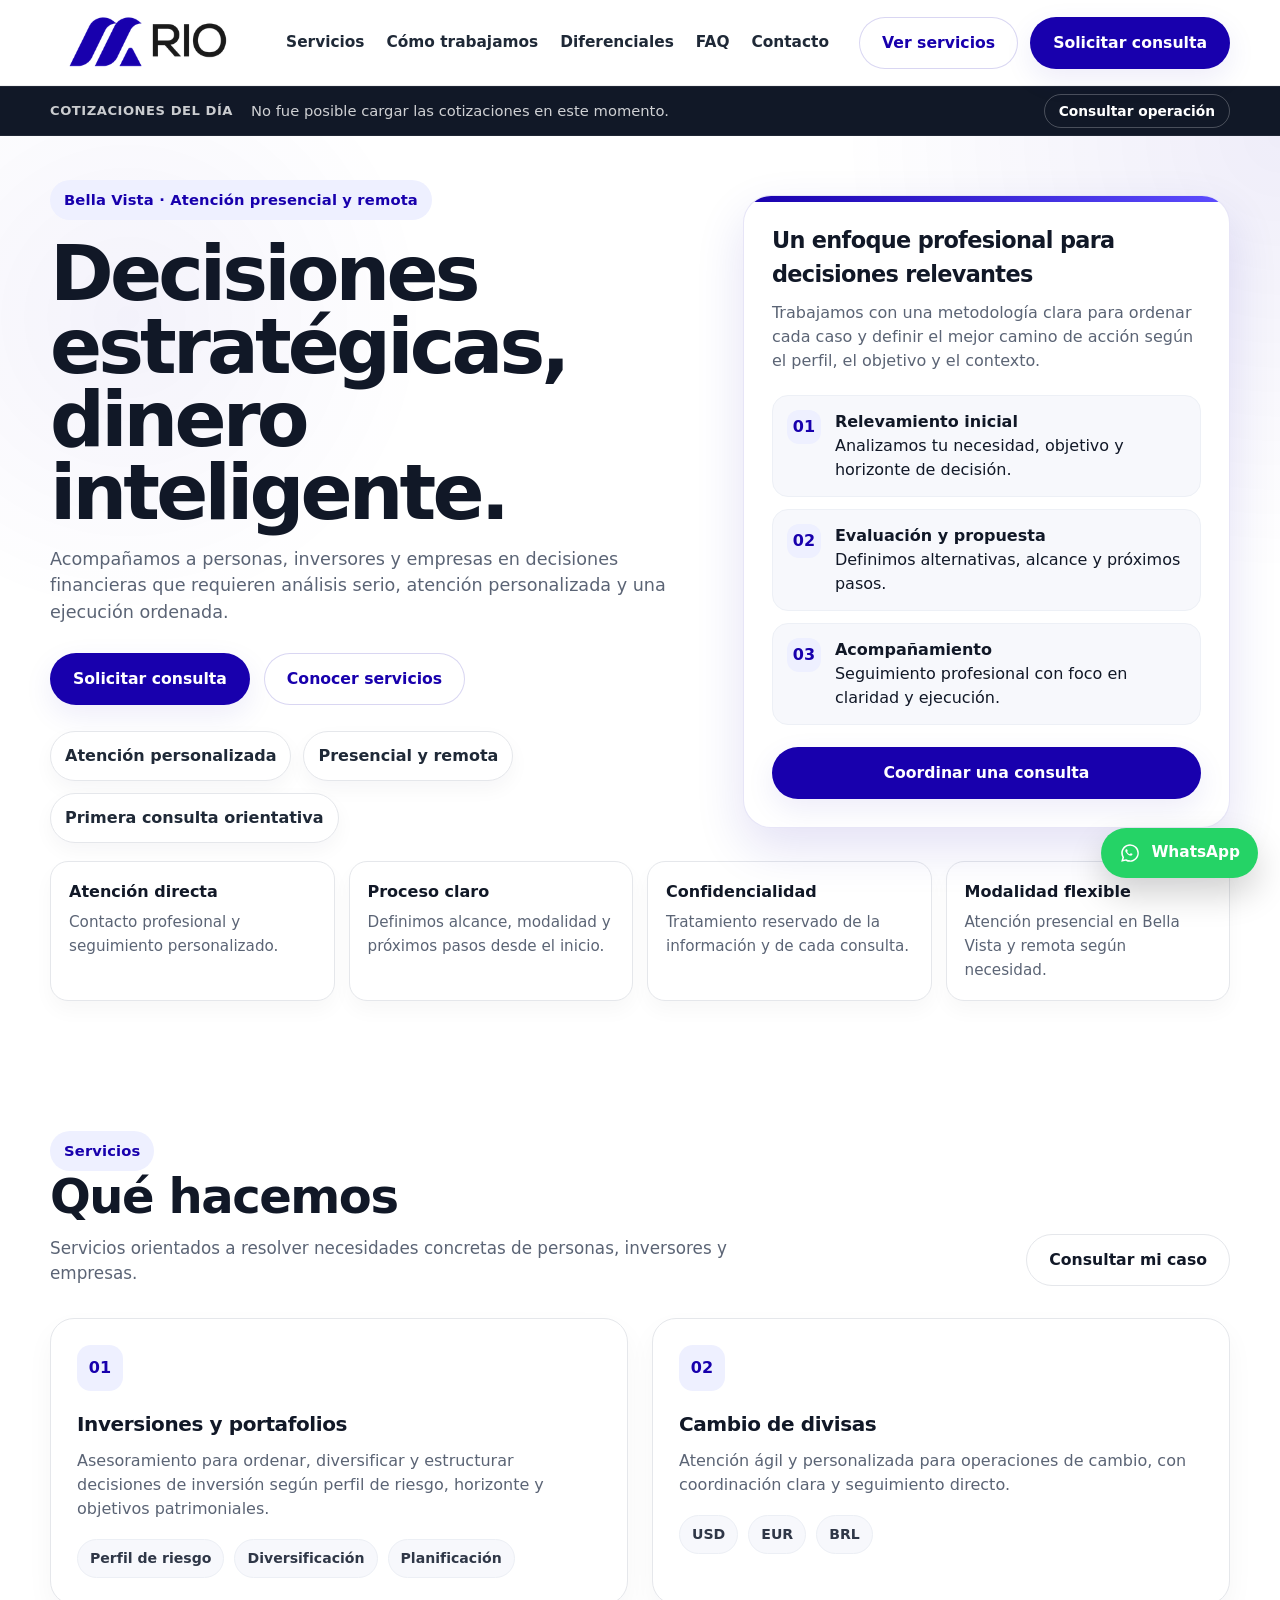
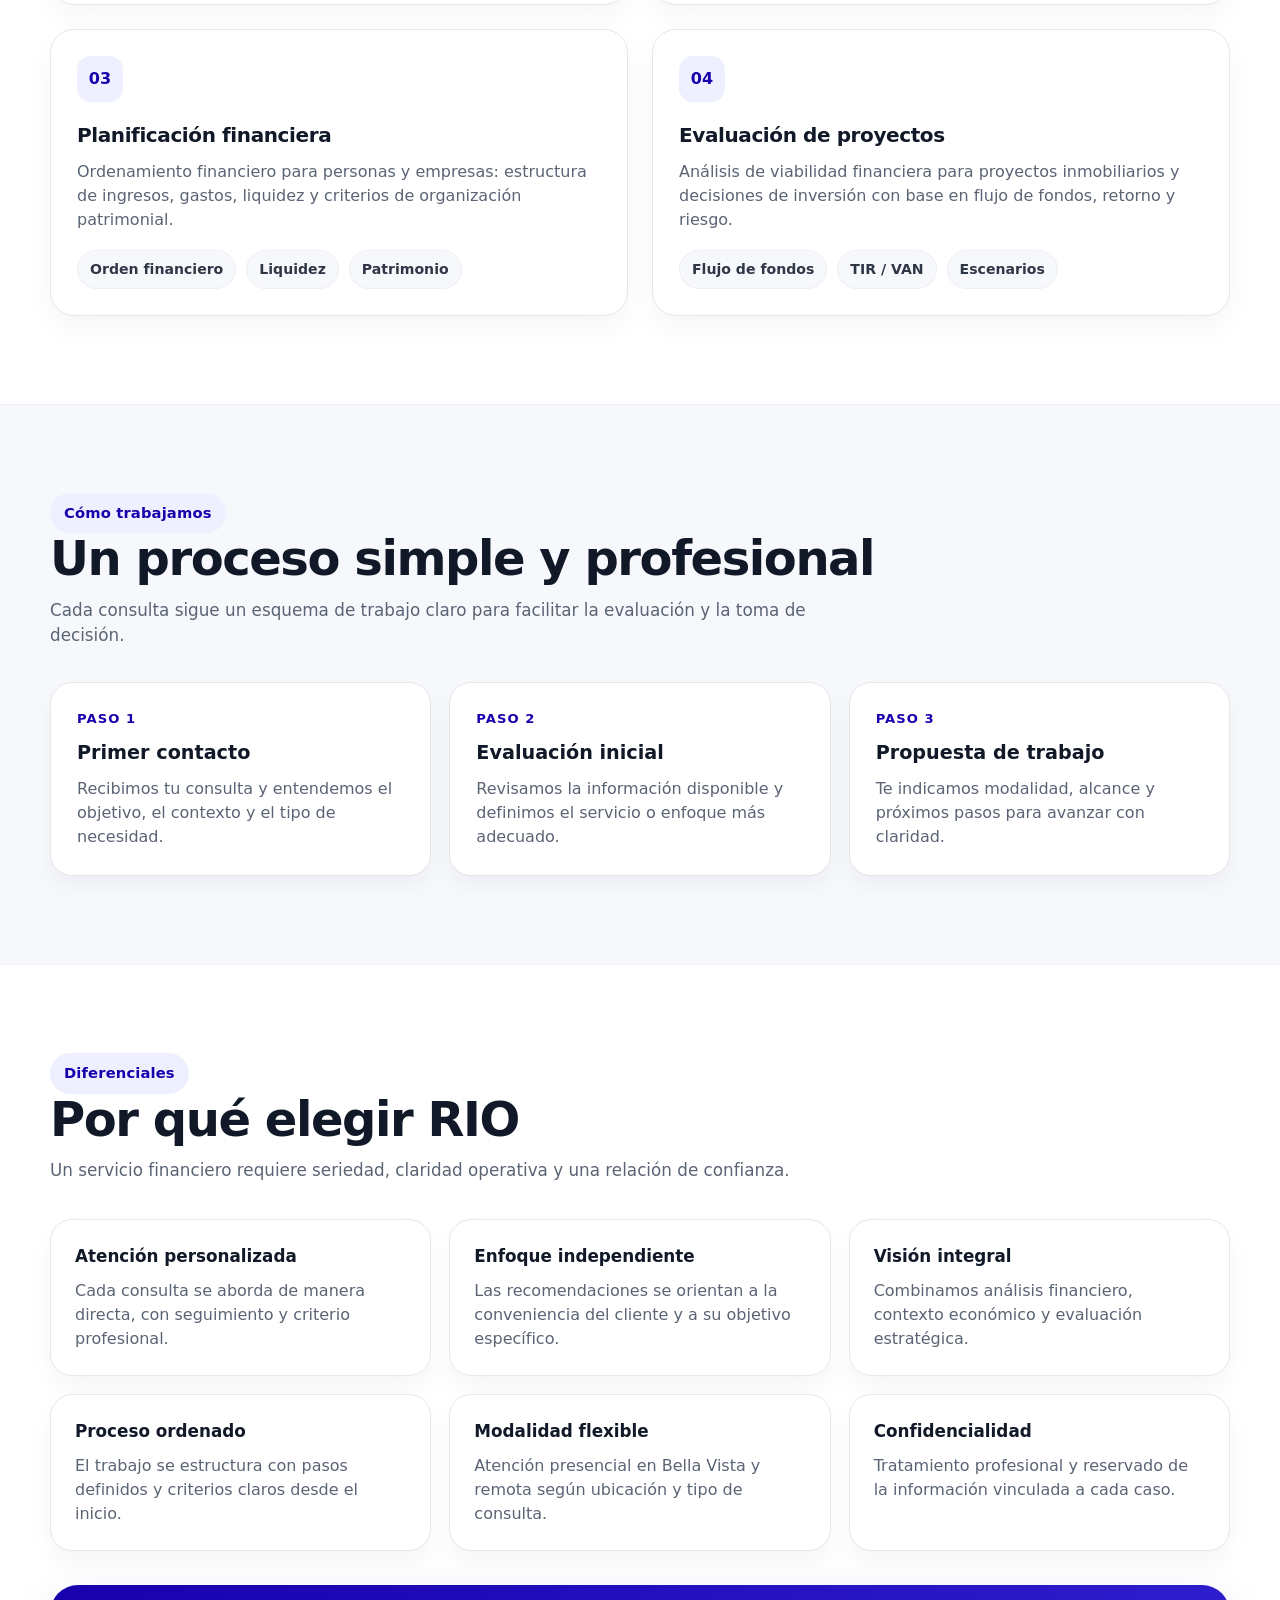
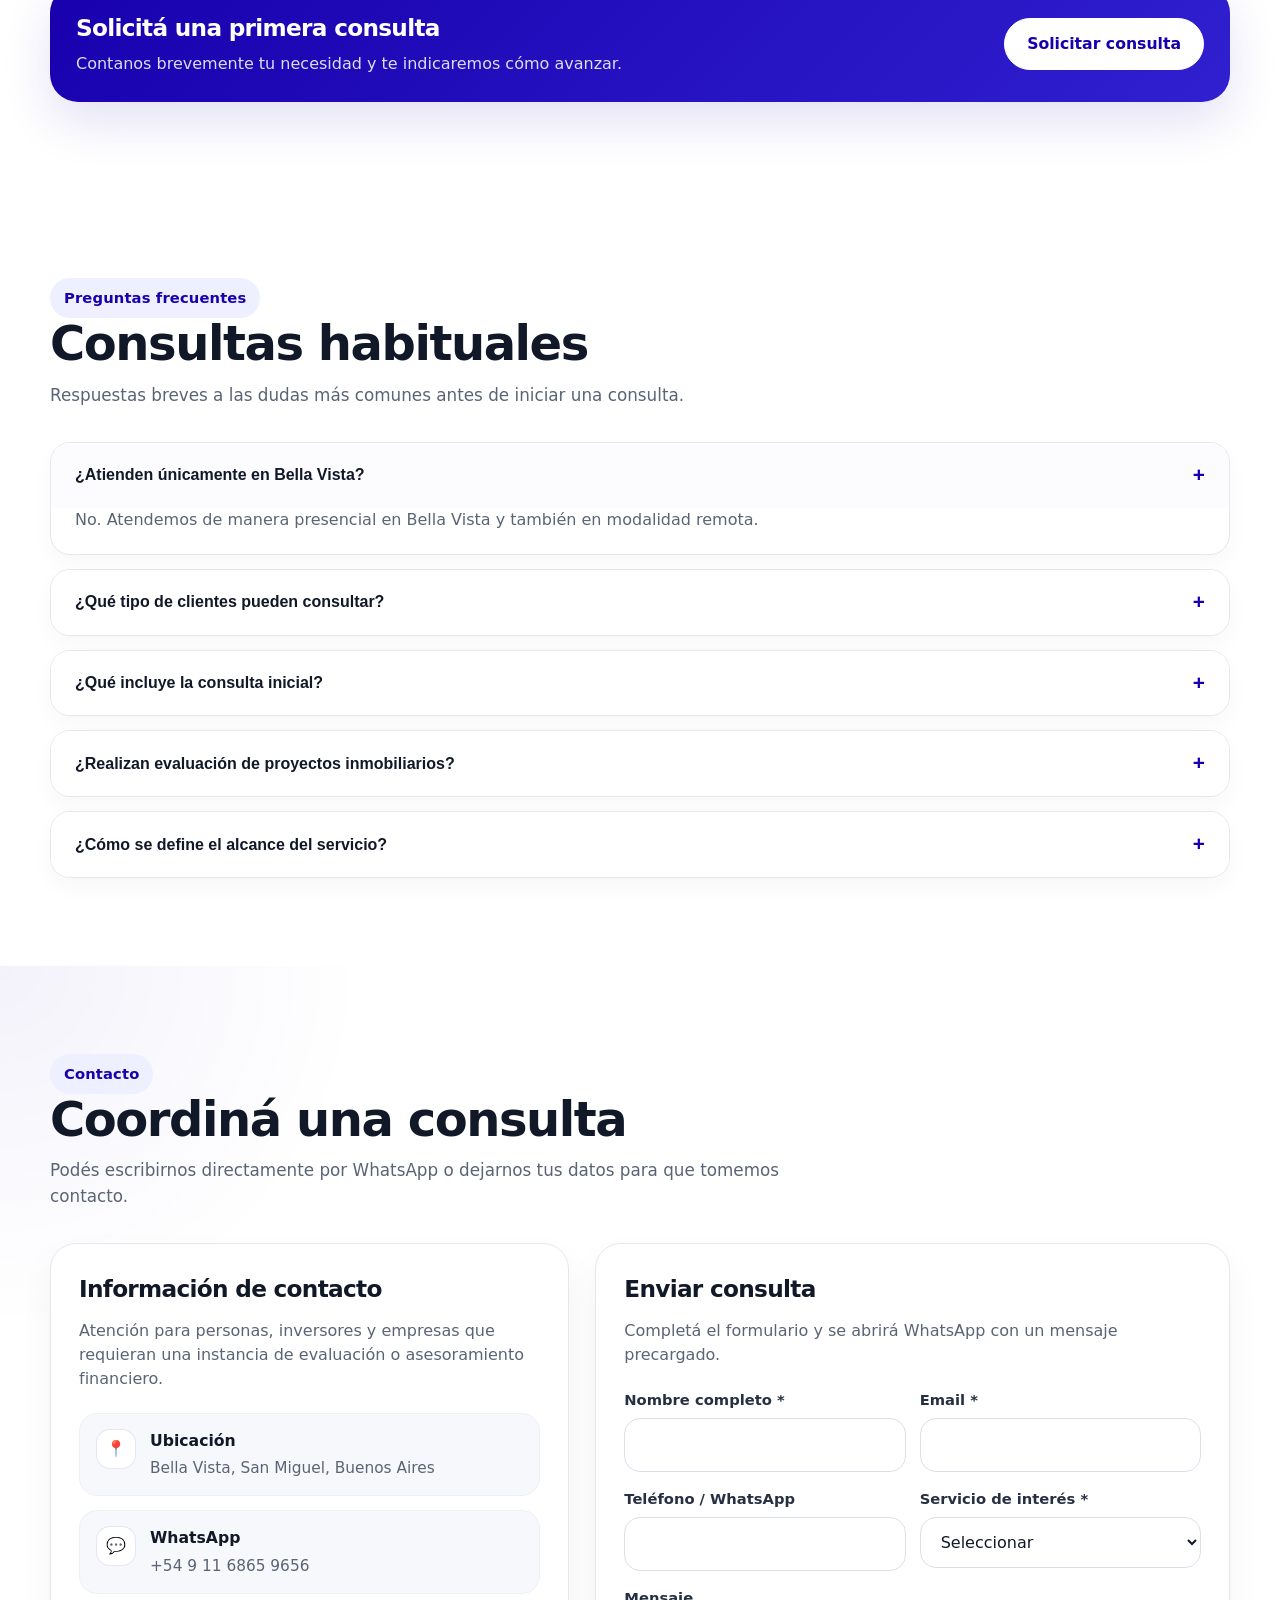
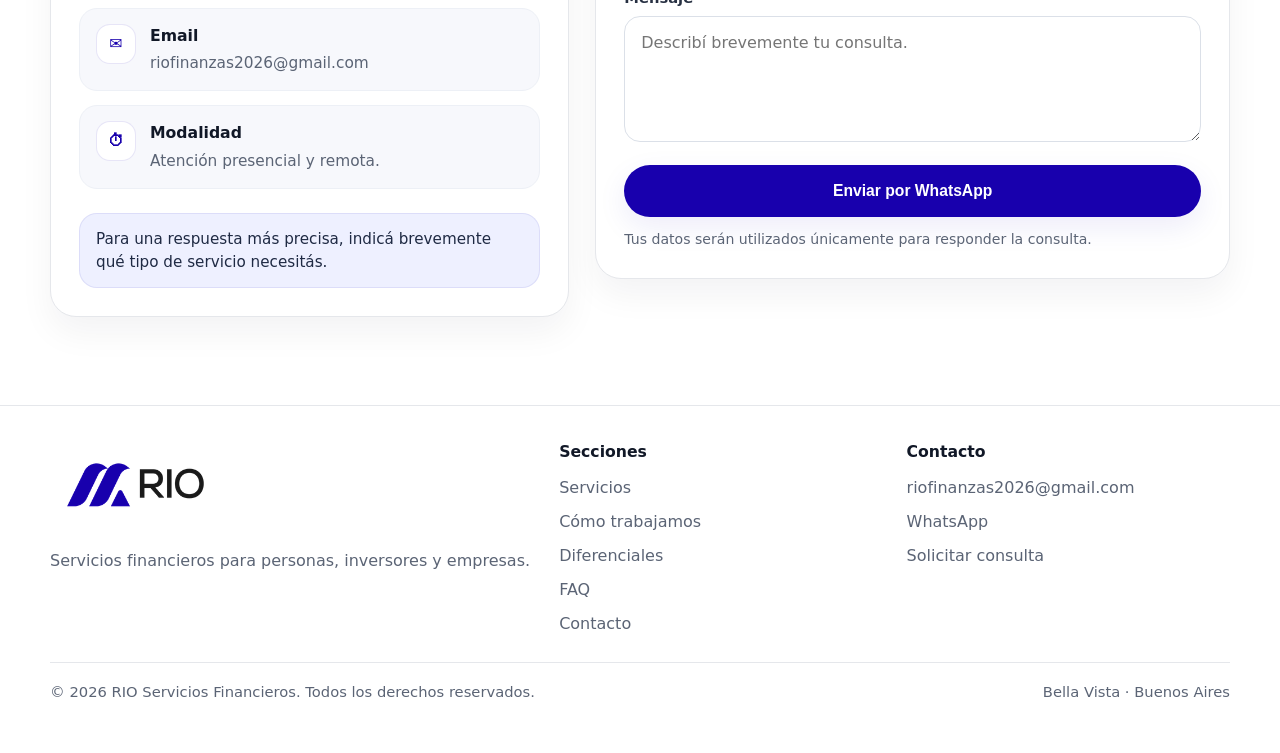
==== index.html @ a5f190a3 "Update hero section heading in index.html" ====
<!DOCTYPE html>
<html lang="es">
<head>
  <meta charset="UTF-8" />
  <meta name="viewport" content="width=device-width, initial-scale=1.0" />
  <link rel="icon" href="favicon.png">

  <title>RIO | Servicios Financieros</title>
  <meta
    name="description"
    content="Servicios financieros en Bella Vista, San Miguel. Inversiones, cambio de divisas, planificación financiera y evaluación de proyectos."
  />
  <meta
    name="keywords"
    content="servicios financieros, inversiones, cambio de divisas, planificación financiera, proyectos inmobiliarios, Bella Vista, San Miguel, Buenos Aires"
  />
  <meta name="theme-color" content="#1800ad" />

  <meta property="og:title" content="RIO | Servicios Financieros" />
  <meta
    property="og:description"
    content="Asesoramiento financiero profesional para personas, inversores y empresas."
  />
  <meta property="og:type" content="website" />
  <meta property="og:url" content="https://riofinanzas.ar/" />

  <link rel="stylesheet" href="style.css" />
</head>

<!-- / whatsapp floating button / -->
<a
  href="https://wa.me/message/Q4LZOLT235M4D1"
  class="floating-whatsapp"
  target="_blank"
  rel="noopener"
  aria-label="Escribinos por WhatsApp"
  title="Escribinos por WhatsApp"
>
  <svg
    xmlns="http://www.w3.org/2000/svg"
    viewBox="0 0 32 32"
    aria-hidden="true"
    class="floating-whatsapp-icon"
  >
    <path
      fill="currentColor"
      d="M19.11 17.27c-.26-.13-1.52-.75-1.76-.83-.23-.09-.4-.13-.57.13-.17.26-.66.83-.81 1-.15.17-.3.2-.56.07-.26-.13-1.08-.4-2.06-1.28-.76-.68-1.28-1.52-1.43-1.78-.15-.26-.02-.4.11-.53.12-.12.26-.3.39-.45.13-.15.17-.26.26-.43.09-.17.04-.32-.02-.45-.07-.13-.57-1.37-.78-1.88-.21-.5-.42-.43-.57-.44h-.49c-.17 0-.45.07-.68.32-.23.26-.89.87-.89 2.12 0 1.24.91 2.44 1.03 2.61.13.17 1.78 2.72 4.32 3.81.6.26 1.08.41 1.45.53.61.19 1.16.16 1.6.1.49-.07 1.52-.62 1.74-1.22.21-.6.21-1.12.15-1.22-.07-.1-.24-.16-.5-.29z"
    />
    <path
      fill="currentColor"
      d="M16.03 3.2c-7.08 0-12.83 5.75-12.83 12.83 0 2.27.6 4.5 1.74 6.46L3.1 28.8l6.5-1.7a12.78 12.78 0 0 0 6.43 1.75h.01c7.07 0 12.82-5.76 12.82-12.84 0-3.43-1.33-6.66-3.76-9.08A12.76 12.76 0 0 0 16.03 3.2zm0 23.49h-.01a10.6 10.6 0 0 1-5.4-1.48l-.39-.23-3.86 1.01 1.03-3.76-.25-.39a10.63 10.63 0 0 1-1.64-5.67c0-5.88 4.78-10.66 10.66-10.66 2.85 0 5.52 1.11 7.53 3.12a10.58 10.58 0 0 1 3.11 7.54c0 5.88-4.78 10.67-10.65 10.67z"
    />
  </svg>

  <span class="floating-whatsapp-text">WhatsApp</span>
</a>

<body>

  <header class="topbar">
    <div class="container">
      <nav class="nav" id="nav">
        <a href="#inicio" class="brand" aria-label="RIO Servicios Financieros">
          <img
            src="logo.png"
            alt="RIO Servicios Financieros"
            class="brand-logo"
          />
        </a>

        <div class="nav-links">
          <a href="#servicios">Servicios</a>
          <a href="#proceso">Cómo trabajamos</a>
          <a href="#diferenciales">Diferenciales</a>
          <a href="#faq">FAQ</a>
          <a href="#contacto">Contacto</a>
        </div>

        <div class="nav-actions">
          <a class="btn btn-secondary" href="#servicios">Ver servicios</a>
          <a class="btn btn-primary" href="#contacto">Solicitar consulta</a>
          <button class="menu-toggle" id="menuToggle" aria-label="Abrir menú">☰</button>
        </div>
      </nav>

      <div class="mobile-menu" id="mobileMenu">
        <a href="#servicios">Servicios</a>
        <a href="#proceso">Cómo trabajamos</a>
        <a href="#diferenciales">Diferenciales</a>
        <a href="#faq">FAQ</a>
        <a href="#contacto">Contacto</a>
      </div>
    </div>
  </header>

  <section class="quotes-bar" aria-label="Cotizaciones del día">
    <div class="container">
      <div class="quotes-bar-inner">
        <div class="quotes-bar-label">Cotizaciones del día</div>
  
        <div class="quotes-ticker" id="quotesTicker">
            <div class="quotes-track">
              <div class="quote-item quote-loading">Cargando cotizaciones...</div>
            </div>
          </div>
  
        <a
          href="https://wa.me/message/Q4LZOLT235M4D1"
          class="quotes-bar-cta"
          target="_blank"
          rel="noopener"
        >
          Consultar operación
        </a>
      </div>
    </div>
  </section>

  <main>
    <section class="hero" id="inicio">
      <div class="container">
        <div class="hero-grid">
          <div class="hero-copy reveal">
            <div class="eyebrow">Bella Vista · Atención presencial y remota</div>

            <h1>Decisiones estratégicas, dinero inteligente.</h1>

            <p>
              Acompañamos a personas, inversores y empresas en decisiones financieras
              que requieren análisis serio, atención personalizada y una ejecución ordenada.
            </p>

            <div class="btn-row">
              <a class="btn btn-primary" href="#contacto">Solicitar consulta</a>
              <a class="btn btn-secondary" href="#servicios">Conocer servicios</a>
            </div>

            <div class="hero-proof">
              <div class="proof-chip">Atención personalizada</div>
              <div class="proof-chip">Presencial y remota</div>
              <div class="proof-chip">Primera consulta orientativa</div>
            </div>
          </div>

          <aside class="hero-card reveal">
            <h3>Un enfoque profesional para decisiones relevantes</h3>
            <p>
              Trabajamos con una metodología clara para ordenar cada caso y definir
              el mejor camino de acción según el perfil, el objetivo y el contexto.
            </p>

            <div class="hero-list">
              <div class="hero-list-item">
                <div class="hero-list-icon">01</div>
                <div>
                  <strong>Relevamiento inicial</strong><br />
                  Analizamos tu necesidad, objetivo y horizonte de decisión.
                </div>
              </div>

              <div class="hero-list-item">
                <div class="hero-list-icon">02</div>
                <div>
                  <strong>Evaluación y propuesta</strong><br />
                  Definimos alternativas, alcance y próximos pasos.
                </div>
              </div>

              <div class="hero-list-item">
                <div class="hero-list-icon">03</div>
                <div>
                  <strong>Acompañamiento</strong><br />
                  Seguimiento profesional con foco en claridad y ejecución.
                </div>
              </div>
            </div>

            <a class="btn btn-primary" href="#contacto" style="width: 100%;">Coordinar una consulta</a>
          </aside>
        </div>

        <div class="trust-strip">
          <div class="trust-grid reveal">
            <div class="trust-box">
              <strong>Atención directa</strong>
              <span>Contacto profesional y seguimiento personalizado.</span>
            </div>
            <div class="trust-box">
              <strong>Proceso claro</strong>
              <span>Definimos alcance, modalidad y próximos pasos desde el inicio.</span>
            </div>
            <div class="trust-box">
              <strong>Confidencialidad</strong>
              <span>Tratamiento reservado de la información y de cada consulta.</span>
            </div>
            <div class="trust-box">
              <strong>Modalidad flexible</strong>
              <span>Atención presencial en Bella Vista y remota según necesidad.</span>
            </div>
          </div>
        </div>
      </div>
    </section>

    <section class="section" id="servicios">
      <div class="container">
        <div class="split-head reveal">
          <div>
            <div class="eyebrow">Servicios</div>
            <h2 class="section-title">Qué hacemos</h2>
            <p class="section-subtitle">
              Servicios orientados a resolver necesidades concretas de personas,
              inversores y empresas.
            </p>
          </div>
          <div class="btn-row">
            <a class="btn btn-ghost" href="#contacto">Consultar mi caso</a>
          </div>
        </div>

        <div class="grid cards-2">
          <article class="card reveal">
            <div class="card-number">01</div>
            <h3>Inversiones y portafolios</h3>
            <p>
              Asesoramiento para ordenar, diversificar y estructurar decisiones de inversión
              según perfil de riesgo, horizonte y objetivos patrimoniales.
            </p>
            <div class="tag-row">
              <span class="tag">Perfil de riesgo</span>
              <span class="tag">Diversificación</span>
              <span class="tag">Planificación</span>
            </div>
          </article>

          <article class="card reveal">
            <div class="card-number">02</div>
            <h3>Cambio de divisas</h3>
            <p>
              Atención ágil y personalizada para operaciones de cambio, con coordinación
              clara y seguimiento directo.
            </p>
            <div class="tag-row">
              <span class="tag">USD</span>
              <span class="tag">EUR</span>
              <span class="tag">BRL</span>
            </div>
          </article>

          <article class="card reveal">
            <div class="card-number">03</div>
            <h3>Planificación financiera</h3>
            <p>
              Ordenamiento financiero para personas y empresas: estructura de ingresos,
              gastos, liquidez y criterios de organización patrimonial.
            </p>
            <div class="tag-row">
              <span class="tag">Orden financiero</span>
              <span class="tag">Liquidez</span>
              <span class="tag">Patrimonio</span>
            </div>
          </article>

          <article class="card reveal">
            <div class="card-number">04</div>
            <h3>Evaluación de proyectos</h3>
            <p>
              Análisis de viabilidad financiera para proyectos inmobiliarios y decisiones
              de inversión con base en flujo de fondos, retorno y riesgo.
            </p>
            <div class="tag-row">
              <span class="tag">Flujo de fondos</span>
              <span class="tag">TIR / VAN</span>
              <span class="tag">Escenarios</span>
            </div>
          </article>
        </div>
      </div>
    </section>

    <section class="section process" id="proceso">
      <div class="container">
        <div class="reveal">
          <div class="eyebrow">Cómo trabajamos</div>
          <h2 class="section-title">Un proceso simple y profesional</h2>
          <p class="section-subtitle">
            Cada consulta sigue un esquema de trabajo claro para facilitar la evaluación y la toma de decisión.
          </p>
        </div>

        <div class="process-grid">
          <article class="process-card reveal">
            <div class="process-step">Paso 1</div>
            <h3>Primer contacto</h3>
            <p>
              Recibimos tu consulta y entendemos el objetivo, el contexto y el tipo de necesidad.
            </p>
          </article>

          <article class="process-card reveal">
            <div class="process-step">Paso 2</div>
            <h3>Evaluación inicial</h3>
            <p>
              Revisamos la información disponible y definimos el servicio o enfoque más adecuado.
            </p>
          </article>

          <article class="process-card reveal">
            <div class="process-step">Paso 3</div>
            <h3>Propuesta de trabajo</h3>
            <p>
              Te indicamos modalidad, alcance y próximos pasos para avanzar con claridad.
            </p>
          </article>
        </div>
      </div>
    </section>

    <section class="section" id="diferenciales">
      <div class="container">
        <div class="reveal">
          <div class="eyebrow">Diferenciales</div>
          <h2 class="section-title">Por qué elegir RIO</h2>
          <p class="section-subtitle">
            Un servicio financiero requiere seriedad, claridad operativa y una relación de confianza.
          </p>
        </div>

        <div class="why-grid">
          <div class="why-item reveal">
            <strong>Atención personalizada</strong>
            <p>
              Cada consulta se aborda de manera directa, con seguimiento y criterio profesional.
            </p>
          </div>

          <div class="why-item reveal">
            <strong>Enfoque independiente</strong>
            <p>
              Las recomendaciones se orientan a la conveniencia del cliente y a su objetivo específico.
            </p>
          </div>

          <div class="why-item reveal">
            <strong>Visión integral</strong>
            <p>
              Combinamos análisis financiero, contexto económico y evaluación estratégica.
            </p>
          </div>

          <div class="why-item reveal">
            <strong>Proceso ordenado</strong>
            <p>
              El trabajo se estructura con pasos definidos y criterios claros desde el inicio.
            </p>
          </div>

          <div class="why-item reveal">
            <strong>Modalidad flexible</strong>
            <p>
              Atención presencial en Bella Vista y remota según ubicación y tipo de consulta.
            </p>
          </div>

          <div class="why-item reveal">
            <strong>Confidencialidad</strong>
            <p>
              Tratamiento profesional y reservado de la información vinculada a cada caso.
            </p>
          </div>
        </div>

        <div class="cta-banner reveal">
          <div>
            <h3>Solicitá una primera consulta</h3>
            <p>
              Contanos brevemente tu necesidad y te indicaremos cómo avanzar.
            </p>
          </div>
          <a class="btn btn-secondary" href="#contacto">Solicitar consulta</a>
        </div>
      </div>
    </section>

    <section class="section" id="faq">
      <div class="container">
        <div class="reveal">
          <div class="eyebrow">Preguntas frecuentes</div>
          <h2 class="section-title">Consultas habituales</h2>
          <p class="section-subtitle">
            Respuestas breves a las dudas más comunes antes de iniciar una consulta.
          </p>
        </div>

        <div class="faq-wrap">
          <div class="faq-item reveal active">
            <button class="faq-question" type="button">
              <span>¿Atienden únicamente en Bella Vista?</span>
              <span>+</span>
            </button>
            <div class="faq-answer">
              <p>
                No. Atendemos de manera presencial en Bella Vista y también en modalidad remota.
              </p>
            </div>
          </div>

          <div class="faq-item reveal">
            <button class="faq-question" type="button">
              <span>¿Qué tipo de clientes pueden consultar?</span>
              <span>+</span>
            </button>
            <div class="faq-answer">
              <p>
                Trabajamos con personas, inversores y empresas según el tipo de necesidad financiera.
              </p>
            </div>
          </div>

          <div class="faq-item reveal">
            <button class="faq-question" type="button">
              <span>¿Qué incluye la consulta inicial?</span>
              <span>+</span>
            </button>
            <div class="faq-answer">
              <p>
                Una instancia orientativa para entender el caso, definir el alcance y evaluar la mejor forma de avanzar.
              </p>
            </div>
          </div>

          <div class="faq-item reveal">
            <button class="faq-question" type="button">
              <span>¿Realizan evaluación de proyectos inmobiliarios?</span>
              <span>+</span>
            </button>
            <div class="faq-answer">
              <p>
                Sí. Analizamos flujo de fondos, rentabilidad, escenarios y variables de riesgo relevantes.
              </p>
            </div>
          </div>

          <div class="faq-item reveal">
            <button class="faq-question" type="button">
              <span>¿Cómo se define el alcance del servicio?</span>
              <span>+</span>
            </button>
            <div class="faq-answer">
              <p>
                Luego del primer relevamiento, se define la modalidad de trabajo y los próximos pasos.
              </p>
            </div>
          </div>
        </div>
      </div>
    </section>

    <section class="section contact" id="contacto">
      <div class="container">
        <div class="reveal">
          <div class="eyebrow">Contacto</div>
          <h2 class="section-title">Coordiná una consulta</h2>
          <p class="section-subtitle">
            Podés escribirnos directamente por WhatsApp o dejarnos tus datos para que tomemos contacto.
          </p>
        </div>

        <div class="contact-grid">
          <aside class="contact-panel reveal">
            <h3>Información de contacto</h3>
            <p>
              Atención para personas, inversores y empresas que requieran una instancia de evaluación o asesoramiento financiero.
            </p>

            <div class="contact-list">
              <div class="contact-item">
                <div class="contact-icon">📍</div>
                <div>
                  <strong>Ubicación</strong>
                  <span>Bella Vista, San Miguel, Buenos Aires</span>
                </div>
              </div>

              <div class="contact-item">
                <div class="contact-icon">💬</div>
                <div>
                  <strong>WhatsApp</strong>
                  <a href="https://wa.me/message/Q4LZOLT235M4D1" target="_blank" rel="noopener">
                    +54 9 11 6865 9656
                  </a>
                </div>
              </div>

              <div class="contact-item">
                <div class="contact-icon">✉</div>
                <div>
                  <strong>Email</strong>
                  <a href="mailto:riofinanzas2026@gmail.com">riofinanzas2026@gmail.com</a>
                </div>
              </div>

              <div class="contact-item">
                <div class="contact-icon">⏱</div>
                <div>
                  <strong>Modalidad</strong>
                  <span>Atención presencial y remota.</span>
                </div>
              </div>
            </div>

            <div class="mini-note">
              Para una respuesta más precisa, indicá brevemente qué tipo de servicio necesitás.
            </div>
          </aside>

          <div class="form-panel reveal">
            <h3>Enviar consulta</h3>
            <p>
              Completá el formulario y se abrirá WhatsApp con un mensaje precargado.
            </p>

            <form id="contactForm" data-whatsapp="5491168659656">
              <div class="field-row">
                <div>
                  <label for="nombre">Nombre completo *</label>
                  <input type="text" id="nombre" name="nombre" required />
                </div>

                <div>
                  <label for="email">Email *</label>
                  <input type="email" id="email" name="email" required />
                </div>
              </div>

              <div class="field-row">
                <div>
                  <label for="telefono">Teléfono / WhatsApp</label>
                  <input type="text" id="telefono" name="telefono" />
                </div>

                <div>
                  <label for="servicio">Servicio de interés *</label>
                  <select id="servicio" name="servicio" required>
                    <option value="">Seleccionar</option>
                    <option>Inversiones y portafolios</option>
                    <option>Cambio de divisas</option>
                    <option>Planificación financiera</option>
                    <option>Evaluación de proyectos</option>
                  </select>
                </div>
              </div>

              <div>
                <label for="mensaje">Mensaje</label>
                <textarea
                  id="mensaje"
                  name="mensaje"
                  placeholder="Describí brevemente tu consulta."
                ></textarea>
              </div>

              <button type="submit" class="btn btn-primary">Enviar por WhatsApp</button>

              <div class="form-legal">
                Tus datos serán utilizados únicamente para responder la consulta.
              </div>

              <div class="success-box" id="successBox">
                Se abrió tu consulta en WhatsApp.
              </div>
            </form>
          </div>
        </div>
      </div>
    </section>
  </main>

  <footer>
    <div class="container">
      <div class="footer-grid">
        <div class="footer-brand">
          <a href="#inicio" class="brand" aria-label="RIO Servicios Financieros">
            <img
              src="logo.png"
              alt="RIO Servicios Financieros"
              class="brand-logo footer-logo"
            />
          </a>
          <p>
            Servicios financieros para personas, inversores y empresas.
          </p>
        </div>

        <div class="footer-col">
          <h4>Secciones</h4>
          <div class="footer-links">
            <a href="#servicios">Servicios</a>
            <a href="#proceso">Cómo trabajamos</a>
            <a href="#diferenciales">Diferenciales</a>
            <a href="#faq">FAQ</a>
            <a href="#contacto">Contacto</a>
          </div>
        </div>

        <div class="footer-col">
          <h4>Contacto</h4>
          <div class="footer-links">
            <a href="mailto:riofinanzas2026@gmail.com">riofinanzas2026@gmail.com</a>
            <a href="https://wa.me/message/Q4LZOLT235M4D1" target="_blank" rel="noopener">WhatsApp</a>
            <a href="#contacto">Solicitar consulta</a>
          </div>
        </div>
      </div>

      <div class="copyright">
        <span>© 2026 RIO Servicios Financieros. Todos los derechos reservados.</span>
        <span>Bella Vista · Buenos Aires</span>
      </div>
    </div>
  </footer>

  <script src="quotes-config.js"></script>
  <script src="script.js"></script>
  
</body>
</html>
---- style.css ----
:root {
    --primary: #1800ad;
    --primary-2: #2d19bf;
    --primary-soft: #eef0ff;
    --text: #111827;
    --muted: #5b6475;
    --border: #e5e7eb;
    --bg: #ffffff;
    --bg-soft: #f7f8fc;
    --success: #0f9f6e;
    --shadow: 0 10px 30px rgba(24, 0, 173, 0.08);
    --shadow-lg: 0 20px 50px rgba(24, 0, 173, 0.12);
    --radius: 22px;
    --radius-sm: 14px;
    --max: 1180px;
  }
  
  * {
    box-sizing: border-box;
  }
  
  html {
    scroll-behavior: smooth;
  }
  
  body {
    margin: 0;
    font-family: Inter, ui-sans-serif, system-ui, -apple-system, BlinkMacSystemFont, "Segoe UI", sans-serif;
    color: var(--text);
    background: var(--bg);
    line-height: 1.5;
    -webkit-font-smoothing: antialiased;
    text-rendering: optimizeLegibility;
  }
  
  a {
    color: inherit;
    text-decoration: none;
  }
  
  img {
    max-width: 100%;
    display: block;
  }
  
  .container {
    width: min(calc(100% - 32px), var(--max));
    margin: 0 auto;
  }
  
  .eyebrow {
    display: inline-flex;
    align-items: center;
    gap: 10px;
    padding: 9px 14px;
    border-radius: 999px;
    background: var(--primary-soft);
    color: var(--primary);
    font-size: 0.92rem;
    font-weight: 700;
    letter-spacing: 0.01em;
  }
  
  .section {
    padding: 88px 0;
  }
  
  .section-title {
    margin: 0 0 14px;
    font-size: clamp(2rem, 4vw, 3rem);
    line-height: 1.05;
    letter-spacing: -0.03em;
  }
  
  .section-subtitle {
    margin: 0;
    max-width: 760px;
    font-size: 1.05rem;
    color: var(--muted);
  }
  
  .grid {
    display: grid;
    gap: 24px;
  }
  
  .btn-row {
    display: flex;
    flex-wrap: wrap;
    gap: 14px;
  }
  
  .btn {
    display: inline-flex;
    align-items: center;
    justify-content: center;
    gap: 10px;
    min-height: 52px;
    padding: 0 22px;
    border-radius: 999px;
    border: 1px solid transparent;
    font-weight: 700;
    transition: 0.25s ease;
    cursor: pointer;
    font-size: 0.98rem;
  }
  
  .btn-primary {
    background: var(--primary);
    color: #fff;
    box-shadow: var(--shadow);
  }
  
  .btn-primary:hover {
    background: var(--primary-2);
    transform: translateY(-1px);
  }
  
  .btn-secondary {
    background: #fff;
    color: var(--primary);
    border-color: rgba(24, 0, 173, 0.16);
  }
  
  .btn-secondary:hover {
    background: var(--primary-soft);
    transform: translateY(-1px);
  }
  
  .btn-ghost {
    background: transparent;
    color: var(--text);
    border-color: var(--border);
  }
  
  .btn-ghost:hover {
    border-color: rgba(24, 0, 173, 0.2);
    color: var(--primary);
  }
  
  .topbar {
    position: sticky;
    top: 0;
    z-index: 40;
    background: rgba(255, 255, 255, 0.92);
    border-bottom: 1px solid rgba(17, 24, 39, 0.06);
    backdrop-filter: blur(12px);
  }
  
  .nav {
    min-height: 78px;
    display: flex;
    align-items: center;
    justify-content: space-between;
    gap: 24px;
  }
  
  .brand {
    display: inline-flex;
    align-items: center;
    justify-content: flex-start;
    line-height: 1;
  }
  
  .brand-logo {
    display: block;
    width: auto;
    height: 85px;
    max-width: 100%;
    object-fit: contain;
  }
  
  .footer-logo {
    height: 90px;
    width: auto;
    max-width: 180px;
    object-fit: contain;
  }
  
  .brand-mark {
    width: 42px;
    height: 42px;
    border-radius: 14px;
    background: var(--primary);
    color: white;
    display: grid;
    place-items: center;
    font-size: 1rem;
    box-shadow: var(--shadow);
  }
  
  .brand-text small {
    display: block;
    color: var(--muted);
    font-size: 0.78rem;
    font-weight: 600;
    letter-spacing: 0.02em;
    margin-top: 1px;
  }
  
  .nav-links {
    display: flex;
    align-items: center;
    gap: 22px;
    color: #1f2937;
    font-weight: 600;
    font-size: 0.96rem;
  }
  
  .nav-links a:hover {
    color: var(--primary);
  }
  
  .nav-actions {
    display: flex;
    align-items: center;
    gap: 12px;
  }
  
  .menu-toggle {
    display: none;
    background: white;
    border: 1px solid var(--border);
    border-radius: 12px;
    width: 46px;
    height: 46px;
    cursor: pointer;
  }
  
  .hero {
    padding: 44px 0 42px;
    background:
      radial-gradient(circle at top right, rgba(24, 0, 173, 0.07), transparent 28%),
      radial-gradient(circle at 10% 20%, rgba(24, 0, 173, 0.05), transparent 22%),
      #fff;
  }
  
  .hero-grid {
    display: grid;
    grid-template-columns: 1.15fr 0.85fr;
    gap: 34px;
    align-items: center;
  }
  
  .hero-copy h1 {
    margin: 18px 0 16px;
    font-size: clamp(2.8rem, 6vw, 5.2rem);
    line-height: 0.95;
    letter-spacing: -0.05em;
    max-width: 760px;
  }
  
  .hero-copy p {
    margin: 0 0 28px;
    font-size: 1.1rem;
    max-width: 720px;
    color: var(--muted);
  }
  
  .hero-proof {
    display: flex;
    flex-wrap: wrap;
    gap: 12px;
    margin: 26px 0 0;
  }
  
  .proof-chip {
    display: inline-flex;
    align-items: center;
    gap: 10px;
    padding: 12px 14px;
    border-radius: 999px;
    background: #fff;
    border: 1px solid var(--border);
    color: #1f2937;
    font-weight: 600;
    box-shadow: 0 8px 20px rgba(17, 24, 39, 0.04);
  }
  
  .hero-card {
    background: #fff;
    border: 1px solid rgba(24, 0, 173, 0.1);
    border-radius: 28px;
    padding: 28px;
    box-shadow: var(--shadow-lg);
    position: relative;
    overflow: hidden;
  }
  
  .hero-card::before {
    content: "";
    position: absolute;
    inset: 0 0 auto 0;
    height: 6px;
    background: linear-gradient(90deg, var(--primary), #5d4dff);
  }
  
  .hero-card h3 {
    margin: 0 0 10px;
    font-size: 1.4rem;
    letter-spacing: -0.03em;
  }
  
  .hero-card p {
    margin: 0 0 22px;
    color: var(--muted);
  }
  
  .hero-list {
    display: grid;
    gap: 12px;
    margin: 0 0 22px;
  }
  
  .hero-list-item {
    display: flex;
    gap: 14px;
    align-items: flex-start;
    padding: 14px;
    border-radius: 16px;
    background: var(--bg-soft);
    border: 1px solid #edf0f6;
  }
  
  .hero-list-icon {
    width: 34px;
    height: 34px;
    border-radius: 12px;
    background: var(--primary-soft);
    color: var(--primary);
    display: grid;
    place-items: center;
    font-weight: 800;
    flex: 0 0 34px;
  }
  
  .trust-strip {
    padding: 18px 0 0;
  }
  
  .trust-grid {
    display: grid;
    grid-template-columns: repeat(4, 1fr);
    gap: 14px;
  }
  
  .trust-box {
    border: 1px solid var(--border);
    background: #fff;
    border-radius: 18px;
    padding: 18px;
    box-shadow: 0 10px 20px rgba(17, 24, 39, 0.03);
  }
  
  .trust-box strong {
    display: block;
    margin-bottom: 6px;
    font-size: 1rem;
  }
  
  .trust-box span {
    color: var(--muted);
    font-size: 0.95rem;
  }
  
  .cards-3 {
    grid-template-columns: repeat(3, 1fr);
  }
  
  .cards-2 {
    grid-template-columns: repeat(2, 1fr);
  }
  
  .card {
    background: #fff;
    border: 1px solid var(--border);
    border-radius: 24px;
    padding: 26px;
    box-shadow: 0 12px 28px rgba(17, 24, 39, 0.04);
    transition: 0.25s ease;
  }
  
  .card:hover {
    transform: translateY(-2px);
    box-shadow: 0 18px 36px rgba(17, 24, 39, 0.06);
  }
  
  .card-number {
    width: 46px;
    height: 46px;
    display: grid;
    place-items: center;
    border-radius: 14px;
    background: var(--primary-soft);
    color: var(--primary);
    font-weight: 900;
    margin-bottom: 18px;
  }
  
  .card h3 {
    margin: 0 0 10px;
    font-size: 1.25rem;
    letter-spacing: -0.02em;
  }
  
  .card p {
    margin: 0 0 18px;
    color: var(--muted);
  }
  
  .tag-row {
    display: flex;
    flex-wrap: wrap;
    gap: 10px;
  }
  
  .tag {
    padding: 8px 12px;
    background: var(--bg-soft);
    color: #2f3747;
    border: 1px solid #eceff5;
    border-radius: 999px;
    font-size: 0.88rem;
    font-weight: 600;
  }
  
  .split-head {
    display: grid;
    grid-template-columns: 1fr auto;
    gap: 18px;
    align-items: end;
    margin-bottom: 32px;
  }
  
  .why-grid {
    display: grid;
    grid-template-columns: repeat(3, 1fr);
    gap: 18px;
    margin-top: 36px;
  }
  
  .why-item {
    padding: 24px;
    border: 1px solid var(--border);
    border-radius: 22px;
    background: #fff;
    box-shadow: 0 12px 24px rgba(17, 24, 39, 0.04);
  }
  
  .why-item strong {
    display: block;
    margin-bottom: 10px;
    font-size: 1.05rem;
  }
  
  .why-item p {
    margin: 0;
    color: var(--muted);
  }
  
  .process {
    background: var(--bg-soft);
    border-top: 1px solid #eef1f6;
    border-bottom: 1px solid #eef1f6;
  }
  
  .process-grid {
    display: grid;
    grid-template-columns: repeat(3, 1fr);
    gap: 18px;
    margin-top: 34px;
  }
  
  .process-card {
    background: #fff;
    border: 1px solid var(--border);
    border-radius: 22px;
    padding: 26px;
    box-shadow: 0 10px 20px rgba(17, 24, 39, 0.04);
  }
  
  .process-step {
    font-size: 0.82rem;
    color: var(--primary);
    font-weight: 800;
    letter-spacing: 0.08em;
    text-transform: uppercase;
    margin-bottom: 10px;
  }
  
  .process-card h3 {
    margin: 0 0 10px;
    font-size: 1.2rem;
  }
  
  .process-card p {
    margin: 0;
    color: var(--muted);
  }
  
  .faq-wrap {
    display: grid;
    gap: 14px;
    margin-top: 34px;
  }
  
  .faq-item {
    border: 1px solid var(--border);
    border-radius: 20px;
    overflow: hidden;
    background: #fff;
    box-shadow: 0 10px 22px rgba(17, 24, 39, 0.03);
  }
  
  .faq-question {
    width: 100%;
    border: 0;
    background: #fff;
    text-align: left;
    padding: 22px 24px;
    font-size: 1rem;
    font-weight: 700;
    color: var(--text);
    display: flex;
    align-items: center;
    justify-content: space-between;
    cursor: pointer;
  }
  
  .faq-question span:last-child {
    color: var(--primary);
    font-size: 1.3rem;
    line-height: 1;
    margin-left: 16px;
  }
  
  .faq-answer {
    max-height: 0;
    overflow: hidden;
    transition: max-height 0.25s ease;
    padding: 0 24px;
  }
  
  .faq-answer p {
    margin: 0 0 22px;
    color: var(--muted);
  }
  
  .faq-item.active .faq-answer {
    max-height: 260px;
  }
  
  .faq-item.active .faq-question {
    background: #fcfcff;
  }
  
  .contact {
    background:
      radial-gradient(circle at top left, rgba(24, 0, 173, 0.05), transparent 22%),
      #fff;
  }
  
  .contact-grid {
    display: grid;
    grid-template-columns: 0.9fr 1.1fr;
    gap: 26px;
    align-items: start;
    margin-top: 34px;
  }
  
  .contact-panel,
  .form-panel {
    border: 1px solid var(--border);
    border-radius: 26px;
    padding: 28px;
    background: #fff;
    box-shadow: 0 16px 34px rgba(17, 24, 39, 0.05);
  }
  
  .contact-panel h3,
  .form-panel h3 {
    margin: 0 0 12px;
    font-size: 1.45rem;
    letter-spacing: -0.03em;
  }
  
  .contact-panel > p,
  .form-panel > p {
    margin: 0 0 22px;
    color: var(--muted);
  }
  
  .contact-list {
    display: grid;
    gap: 14px;
    margin-bottom: 24px;
  }
  
  .contact-item {
    display: flex;
    gap: 14px;
    align-items: flex-start;
    padding: 15px 16px;
    border: 1px solid #edf0f6;
    border-radius: 18px;
    background: var(--bg-soft);
  }
  
  .contact-icon {
    width: 40px;
    height: 40px;
    border-radius: 14px;
    background: #fff;
    color: var(--primary);
    display: grid;
    place-items: center;
    font-weight: 800;
    border: 1px solid rgba(24, 0, 173, 0.1);
    flex: 0 0 40px;
  }
  
  .contact-item strong {
    display: block;
    margin-bottom: 4px;
    font-size: 0.98rem;
  }
  
  .contact-item span,
  .contact-item a {
    color: var(--muted);
    font-size: 0.96rem;
  }
  
  .mini-note {
    padding: 14px 16px;
    border-radius: 18px;
    background: var(--primary-soft);
    color: #1f2a44;
    font-size: 0.95rem;
    border: 1px solid rgba(24, 0, 173, 0.08);
  }
  
  form {
    display: grid;
    gap: 16px;
  }
  
  .field-row {
    display: grid;
    grid-template-columns: repeat(2, 1fr);
    gap: 14px;
  }
  
  label {
    display: block;
    margin-bottom: 7px;
    font-size: 0.92rem;
    font-weight: 700;
    color: #273042;
  }
  
  input,
  select,
  textarea {
    width: 100%;
    border: 1px solid #dbe0e8;
    border-radius: 16px;
    padding: 14px 16px;
    font: inherit;
    color: var(--text);
    background: #fff;
    outline: none;
    transition: 0.2s ease;
  }
  
  input:focus,
  select:focus,
  textarea:focus {
    border-color: rgba(24, 0, 173, 0.4);
    box-shadow: 0 0 0 4px rgba(24, 0, 173, 0.08);
  }
  
  textarea {
    min-height: 126px;
    resize: vertical;
  }
  
  .form-legal {
    font-size: 0.88rem;
    color: var(--muted);
    margin-top: -4px;
  }
  
  .success-box {
    display: none;
    margin-top: 18px;
    padding: 14px 16px;
    border-radius: 16px;
    background: #ecfdf5;
    border: 1px solid #b7ebd1;
    color: #065f46;
    font-weight: 600;
  }
  
  .cta-banner {
    margin-top: 34px;
    padding: 26px;
    border-radius: 28px;
    background: linear-gradient(135deg, var(--primary), #3020d0);
    color: white;
    box-shadow: var(--shadow-lg);
    display: grid;
    grid-template-columns: 1fr auto;
    gap: 18px;
    align-items: center;
  }
  
  .cta-banner h3 {
    margin: 0 0 6px;
    font-size: 1.45rem;
    letter-spacing: -0.03em;
  }
  
  .cta-banner p {
    margin: 0;
    color: rgba(255, 255, 255, 0.86);
  }
  
  .cta-banner .btn-secondary {
    background: #fff;
    border-color: #fff;
  }
  
  footer {
    padding: 34px 0 50px;
    border-top: 1px solid var(--border);
    background: #fff;
  }
  
  .footer-grid {
    display: grid;
    grid-template-columns: 1.2fr 0.8fr 0.8fr;
    gap: 24px;
    align-items: start;
  }
  
  .footer-brand p {
    margin: 12px 0 0;
    color: var(--muted);
    max-width: 520px;
  }
  
  .footer-col h4 {
    margin: 0 0 12px;
    font-size: 0.98rem;
  }
  
  .footer-links {
    display: grid;
    gap: 10px;
  }
  
  .footer-links a {
    color: var(--muted);
    font-weight: 500;
  }
  
  .footer-links a:hover {
    color: var(--primary);
  }
  
  .copyright {
    margin-top: 26px;
    padding-top: 18px;
    border-top: 1px solid var(--border);
    display: flex;
    justify-content: space-between;
    gap: 14px;
    flex-wrap: wrap;
    color: var(--muted);
    font-size: 0.92rem;
  }
  
  .reveal {
    opacity: 0;
    transform: translateY(10px);
    transition: 0.5s ease;
  }
  
  .reveal.visible {
    opacity: 1;
    transform: none;
  }

  .floating-whatsapp {
    position: fixed;
    right: 22px;
    bottom: 22px;
    z-index: 60;
    display: inline-flex;
    align-items: center;
    gap: 10px;
    padding: 14px 18px;
    border-radius: 999px;
    background: #25d366;
    color: #ffffff;
    box-shadow: 0 16px 34px rgba(0, 0, 0, 0.18);
    font-weight: 700;
    font-size: 0.96rem;
    transition: transform 0.2s ease, box-shadow 0.2s ease, opacity 0.2s ease;
  }
  
  .floating-whatsapp:hover {
    transform: translateY(-2px);
    box-shadow: 0 20px 40px rgba(0, 0, 0, 0.22);
  }
  
  .floating-whatsapp-icon {
    width: 22px;
    height: 22px;
    flex: 0 0 22px;
  }
  
  .floating-whatsapp-text {
    line-height: 1;
  }

  .mobile-menu {
    display: none;
  }

  .quotes-bar {
    position: sticky;
    top: 78px; /* mismo alto aproximado del header */
    z-index: 35;
    background: #111827;
    color: #ffffff;
    border-top: 1px solid rgba(255, 255, 255, 0.06);
    border-bottom: 1px solid rgba(255, 255, 255, 0.06);
  }
  
  .quotes-bar-inner {
    min-height: 48px;
    display: grid;
    grid-template-columns: auto 1fr auto;
    align-items: center;
    gap: 18px;
  }
  
  .quotes-bar-label {
    font-size: 0.82rem;
    font-weight: 700;
    letter-spacing: 0.04em;
    text-transform: uppercase;
    color: rgba(255, 255, 255, 0.78);
    white-space: nowrap;
  }
  
  .quotes-ticker {
    position: relative;
    overflow: hidden;
    white-space: nowrap;
    min-width: 0;
  }
  
  .quotes-track {
    display: inline-flex;
    align-items: center;
    gap: 18px;
    width: max-content;
    animation: quotesScroll 28s linear infinite;
  }
  
  .quotes-ticker:hover .quotes-track {
    animation-play-state: paused;
  }
  
  .quote-item {
    display: inline-flex;
    align-items: center;
    gap: 8px;
    white-space: nowrap;
    font-size: 0.92rem;
    line-height: 1;
    flex: 0 0 auto;
  }
  
  @keyframes quotesScroll {
    0% {
      transform: translateX(0);
    }
    100% {
      transform: translateX(-50%);
    }
  }
  
  .quote-name {
    font-weight: 700;
    color: #ffffff;
  }
  
  .quote-value {
    color: rgba(255, 255, 255, 0.88);
    font-weight: 500;
  }
  
  .quote-separator {
    color: rgba(255, 255, 255, 0.22);
  }
  
  .quote-loading,
  .quote-error {
    color: rgba(255, 255, 255, 0.8);
  }
  
  .quotes-bar-cta {
    display: inline-flex;
    align-items: center;
    justify-content: center;
    min-height: 34px;
    padding: 0 14px;
    border-radius: 999px;
    border: 1px solid rgba(255, 255, 255, 0.24);
    color: #ffffff;
    font-size: 0.86rem;
    font-weight: 700;
    white-space: nowrap;
    transition: 0.2s ease;
  }
  
  .quotes-bar-cta:hover {
    background: rgba(255, 255, 255, 0.08);
  }
  
  @media (max-width: 820px) {
    .quotes-bar {
        top: 72px;
      }
    
      .quotes-bar-inner {
        grid-template-columns: 1fr;
        gap: 8px;
        padding: 10px 0;
      }
    
      .quotes-bar-label {
        font-size: 0.76rem;
      }
    
      .quotes-bar-cta {
        display: none;
      }
    
      .quote-item {
        font-size: 0.88rem;
      }
    
      .quotes-track {
        animation-duration: 22s;
      }
  }
  
  @media (max-width: 1024px) {
    .hero-grid,
    .contact-grid,
    .footer-grid,
    .cards-3,
    .cards-2,
    .why-grid,
    .process-grid,
    .trust-grid {
      grid-template-columns: 1fr 1fr;
    }
  
    .hero-copy h1 {
      max-width: 100%;
    }
  }
  
  @media (max-width: 820px) {
    .nav-links,
    .nav-actions .btn-secondary {
      display: none;
    }
  
    .menu-toggle {
      display: inline-grid;
      place-items: center;
    }
  
    .nav.open .mobile-menu {
      display: grid;
    }
  
    .mobile-menu {
      display: none;
      gap: 12px;
      padding: 14px 0 20px;
      border-top: 1px solid var(--border);
    }
  
    .mobile-menu a {
      color: #1f2937;
      font-weight: 600;
    }
  
    .hero-grid,
    .contact-grid,
    .footer-grid,
    .cards-3,
    .cards-2,
    .why-grid,
    .process-grid,
    .trust-grid,
    .field-row,
    .split-head,
    .cta-banner {
      grid-template-columns: 1fr;
    }
  
    .section {
      padding: 72px 0;
    }
  
    .hero {
      padding-top: 28px;
    }
  
    .hero-card,
    .contact-panel,
    .form-panel,
    .card,
    .why-item,
    .process-card {
      padding: 22px;
    }
  
    .btn-row {
      flex-direction: column;
      align-items: stretch;
    }
  
    .btn {
      width: 100%;
    }
  
    .copyright {
      flex-direction: column;
    }
  
    .brand-logo {
      height: 36px;
    }
  
    .footer-logo {
      height: 34px;
      max-width: 160px;
    }

    .floating-whatsapp {
        right: 16px;
        bottom: 16px;
        padding: 14px;
      }
      
      .floating-whatsapp-text {
        display: none;
      }
  }
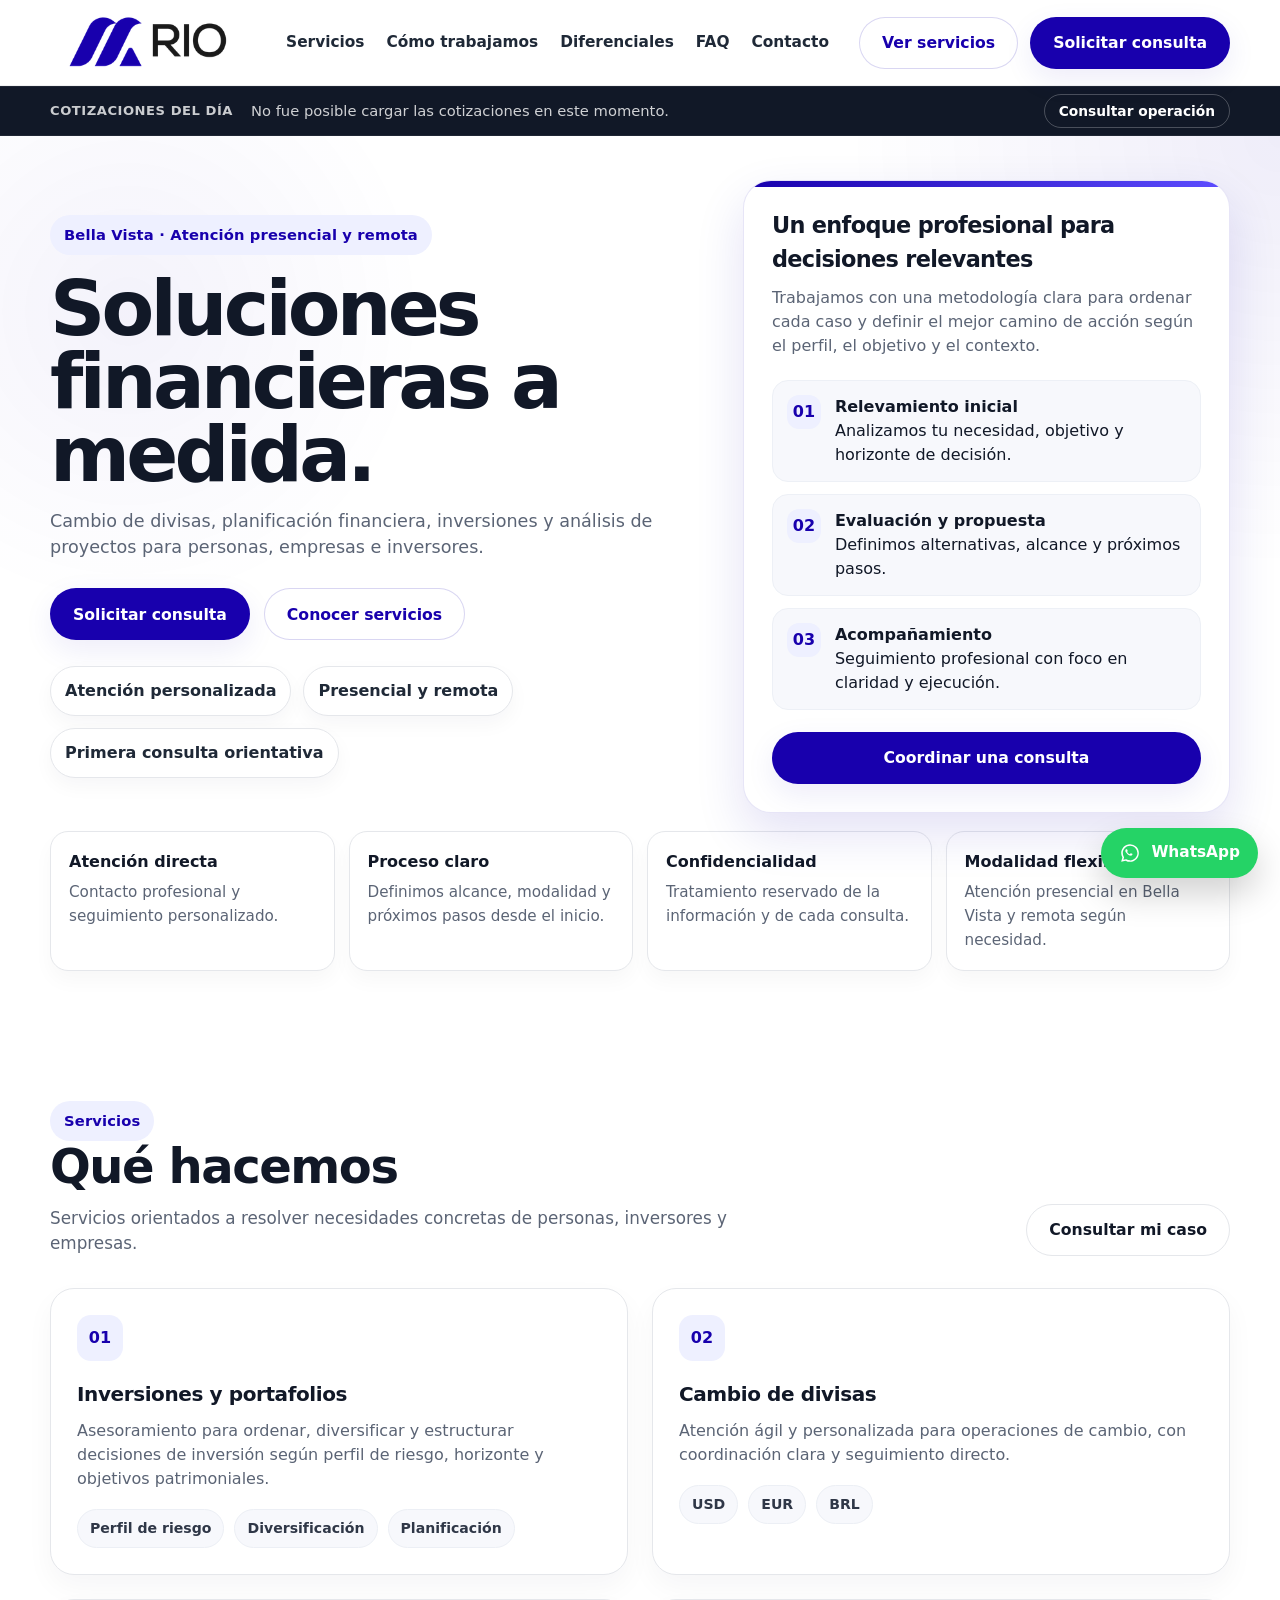
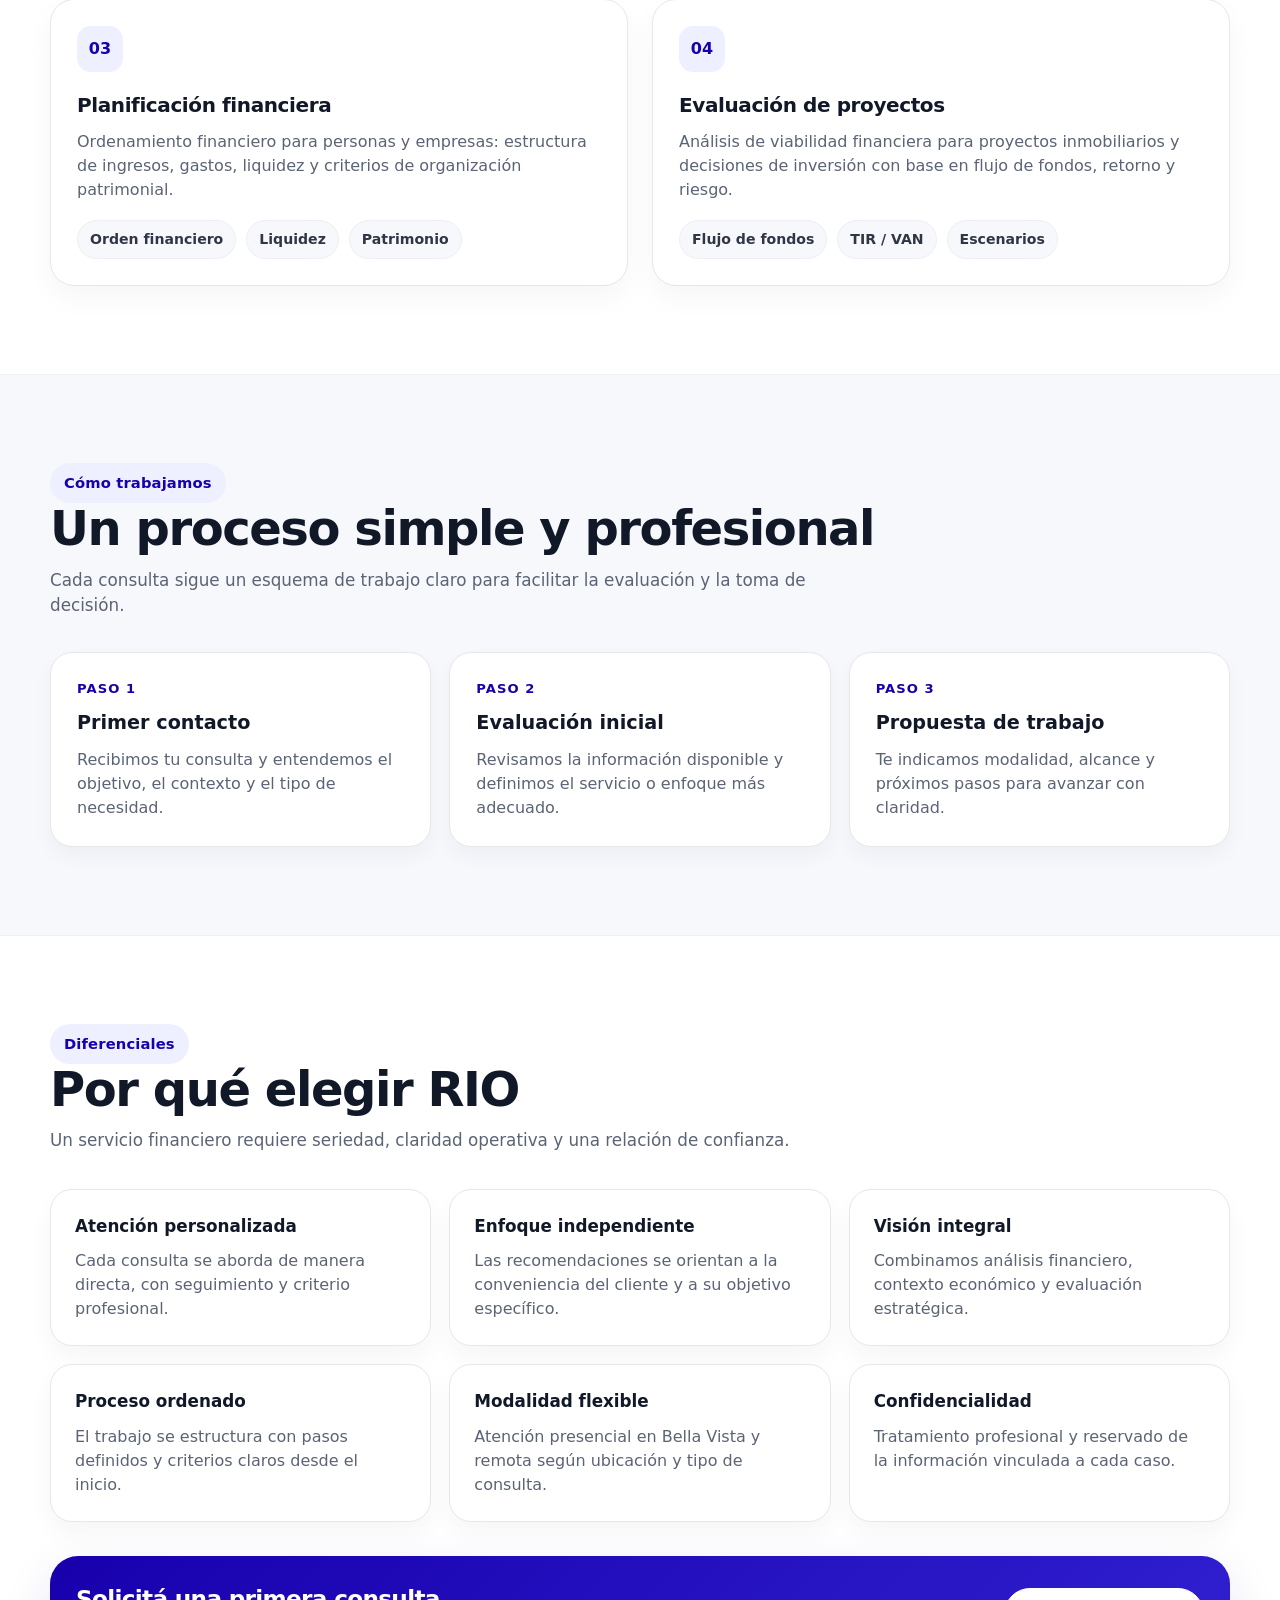
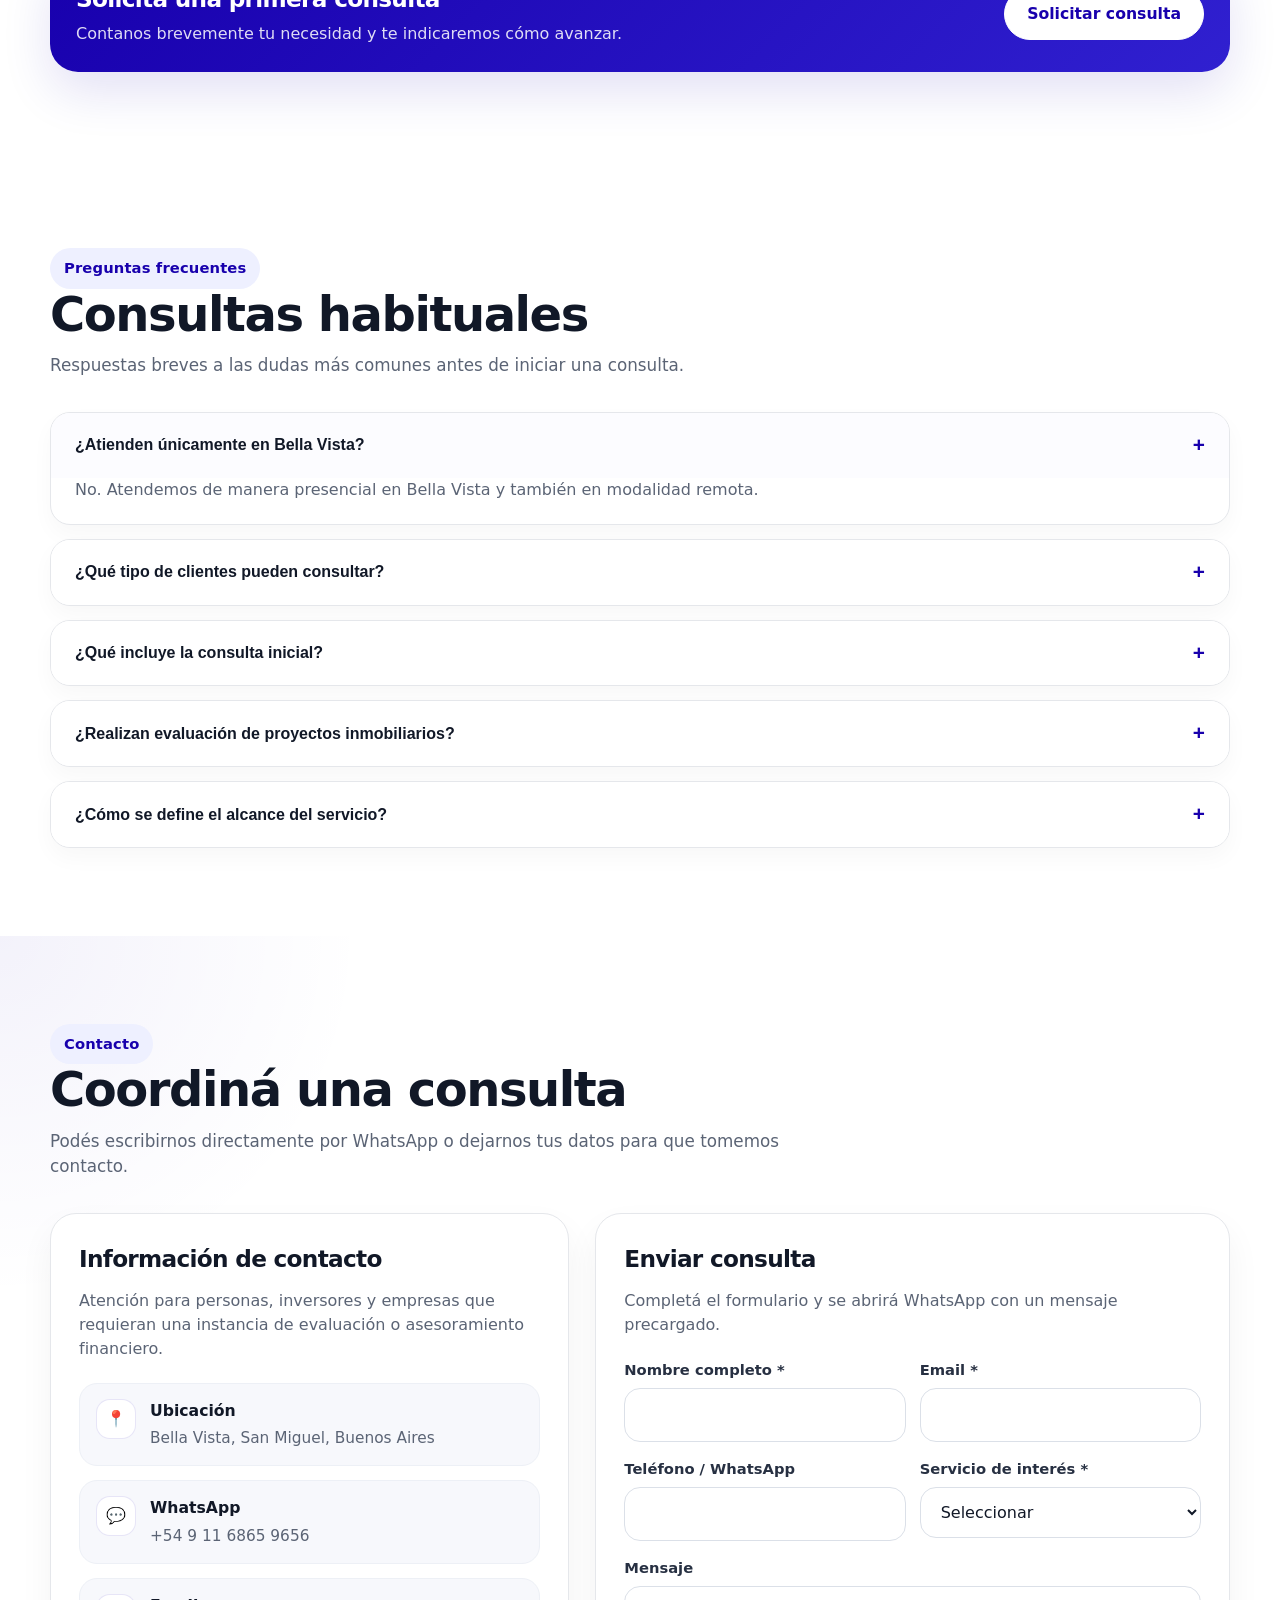
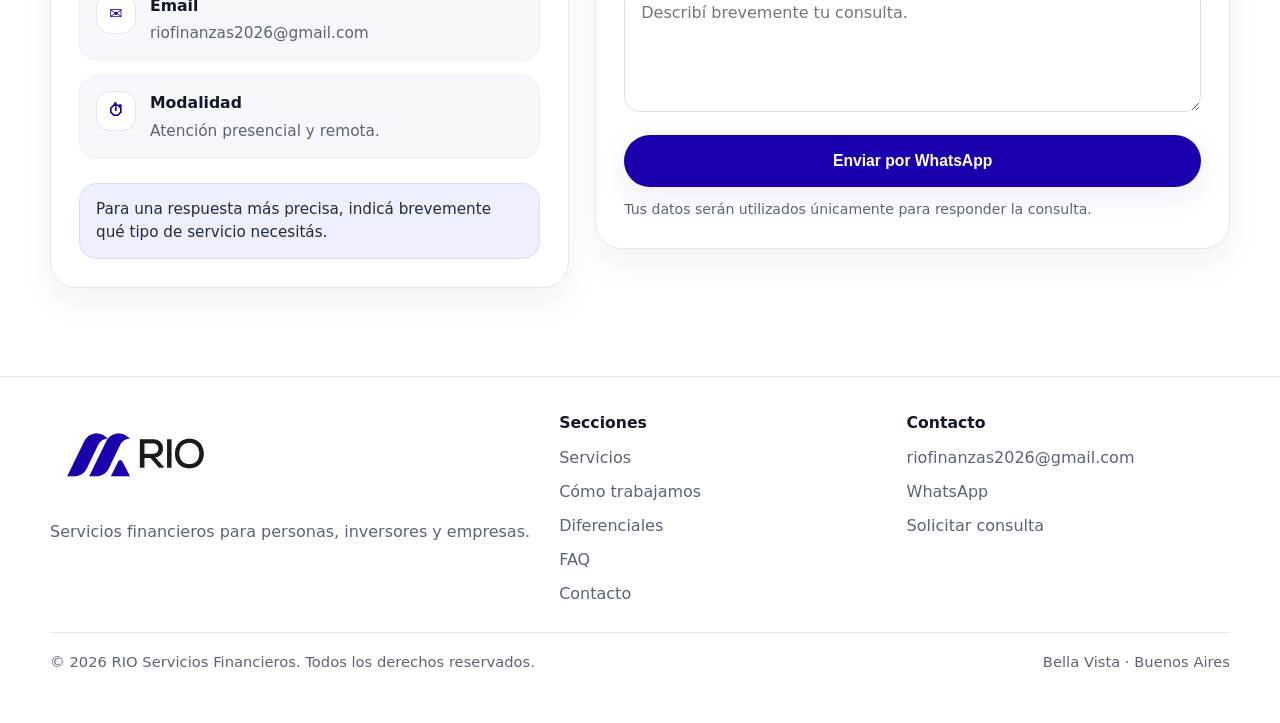
==== commit 404f77d3: "Revise heading and content for financial services Updated the main heading and paragraph text to ref" ====
--- a/index.html
+++ b/index.html
@@ -3,7 +3,7 @@
 <head>
   <meta charset="UTF-8" />
   <meta name="viewport" content="width=device-width, initial-scale=1.0" />
-  <link rel="icon" href="favicon.png">
+  <link rel="icon" href="/favicon.png">
 
   <title>RIO | Servicios Financieros</title>
   <meta
@@ -24,7 +24,7 @@
   <meta property="og:type" content="website" />
   <meta property="og:url" content="https://riofinanzas.ar/" />
 
-  <link rel="stylesheet" href="style.css" />
+  <link rel="stylesheet" href="/style.css" />
 </head>
 
 <!-- / whatsapp floating button / -->
@@ -62,7 +62,7 @@
       <nav class="nav" id="nav">
         <a href="#inicio" class="brand" aria-label="RIO Servicios Financieros">
           <img
-            src="logo.png"
+            src="/logo.png"
             alt="RIO Servicios Financieros"
             class="brand-logo"
           />
@@ -123,11 +123,10 @@
           <div class="hero-copy reveal">
             <div class="eyebrow">Bella Vista · Atención presencial y remota</div>
 
-            <h1>Decisiones estratégicas, dinero inteligente.</h1>
-
-            <p>
-              Acompañamos a personas, inversores y empresas en decisiones financieras
-              que requieren análisis serio, atención personalizada y una ejecución ordenada.
+            <h1>Soluciones financieras a medida.</h1>
+
+            <p>
+              Cambio de divisas, planificación financiera, inversiones y análisis de proyectos para personas, empresas e inversores.
             </p>
 
             <div class="btn-row">
@@ -582,7 +581,7 @@
         <div class="footer-brand">
           <a href="#inicio" class="brand" aria-label="RIO Servicios Financieros">
             <img
-              src="logo.png"
+              src="/logo.png"
               alt="RIO Servicios Financieros"
               class="brand-logo footer-logo"
             />
@@ -620,8 +619,8 @@
     </div>
   </footer>
 
-  <script src="quotes-config.js"></script>
-  <script src="script.js"></script>
+  <script src="/quotes-config.js"></script>
+  <script src="/script.js"></script>
   
 </body>
 </html>
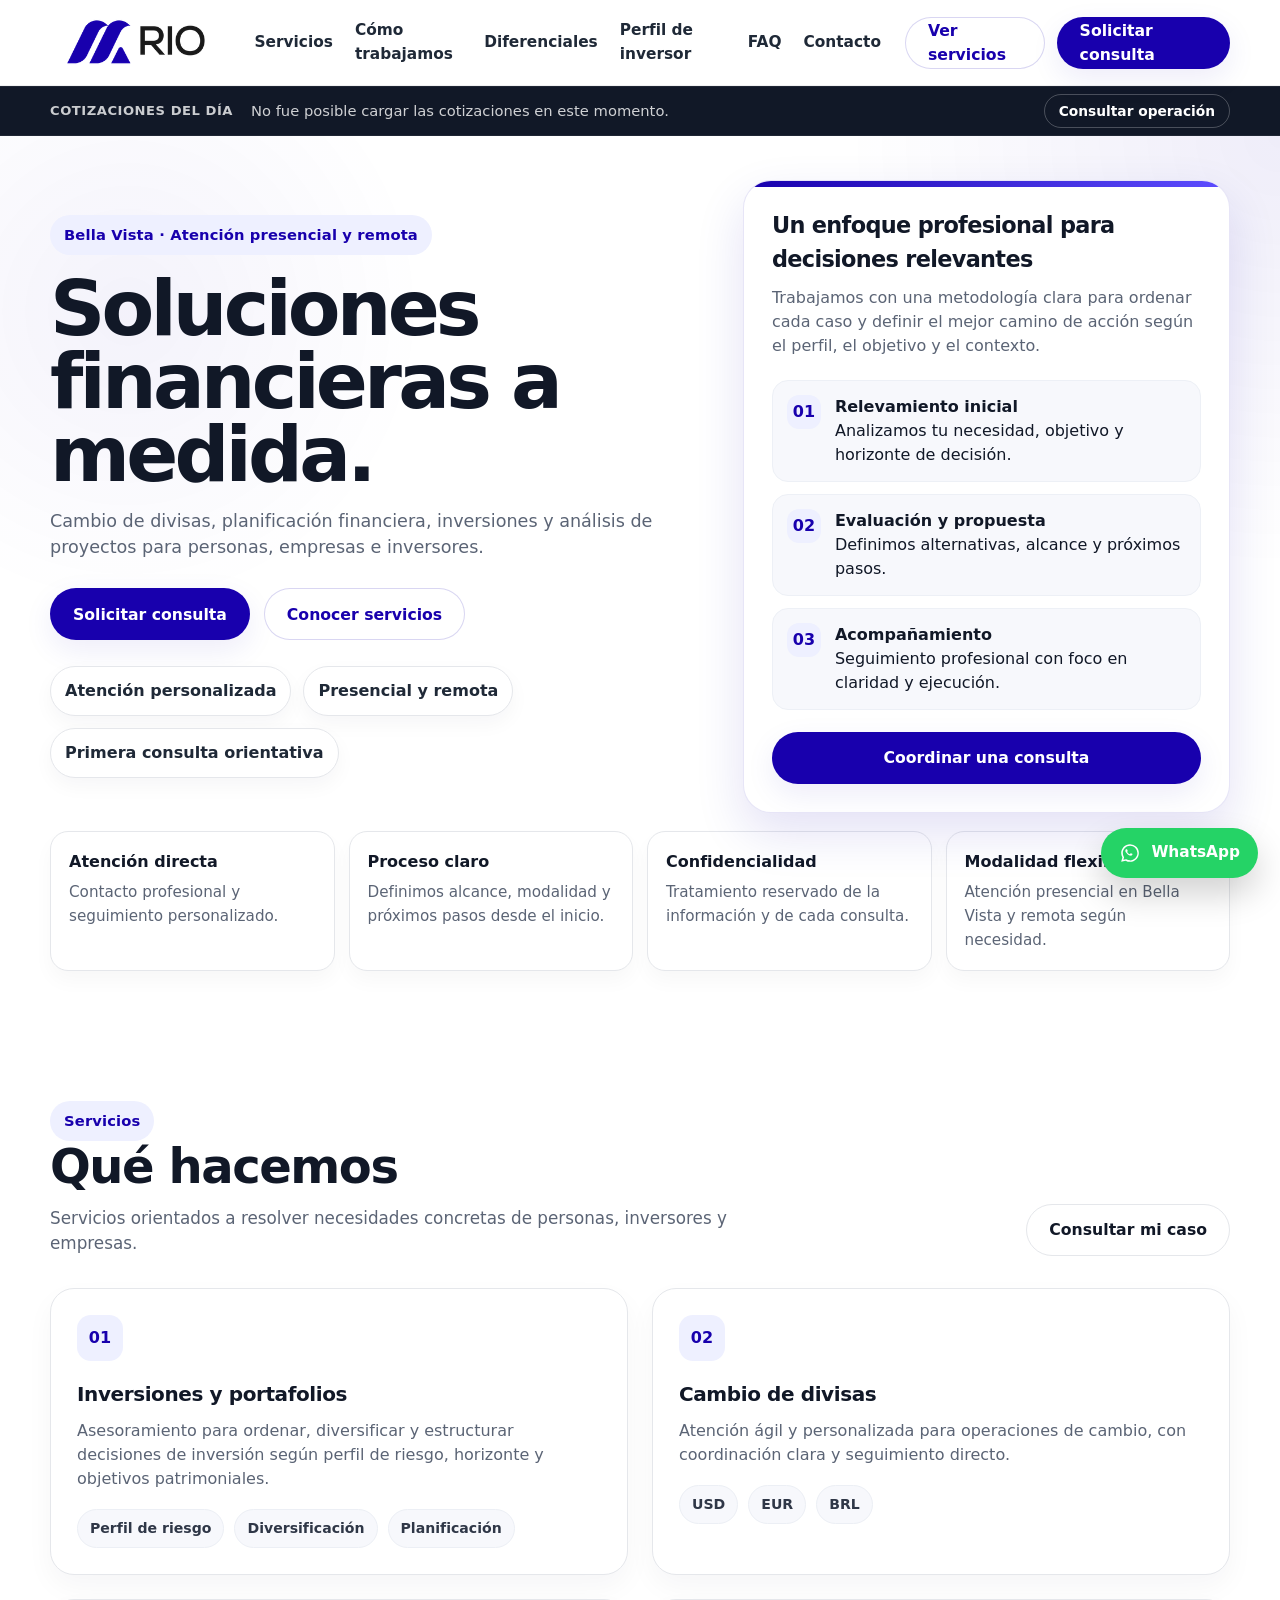
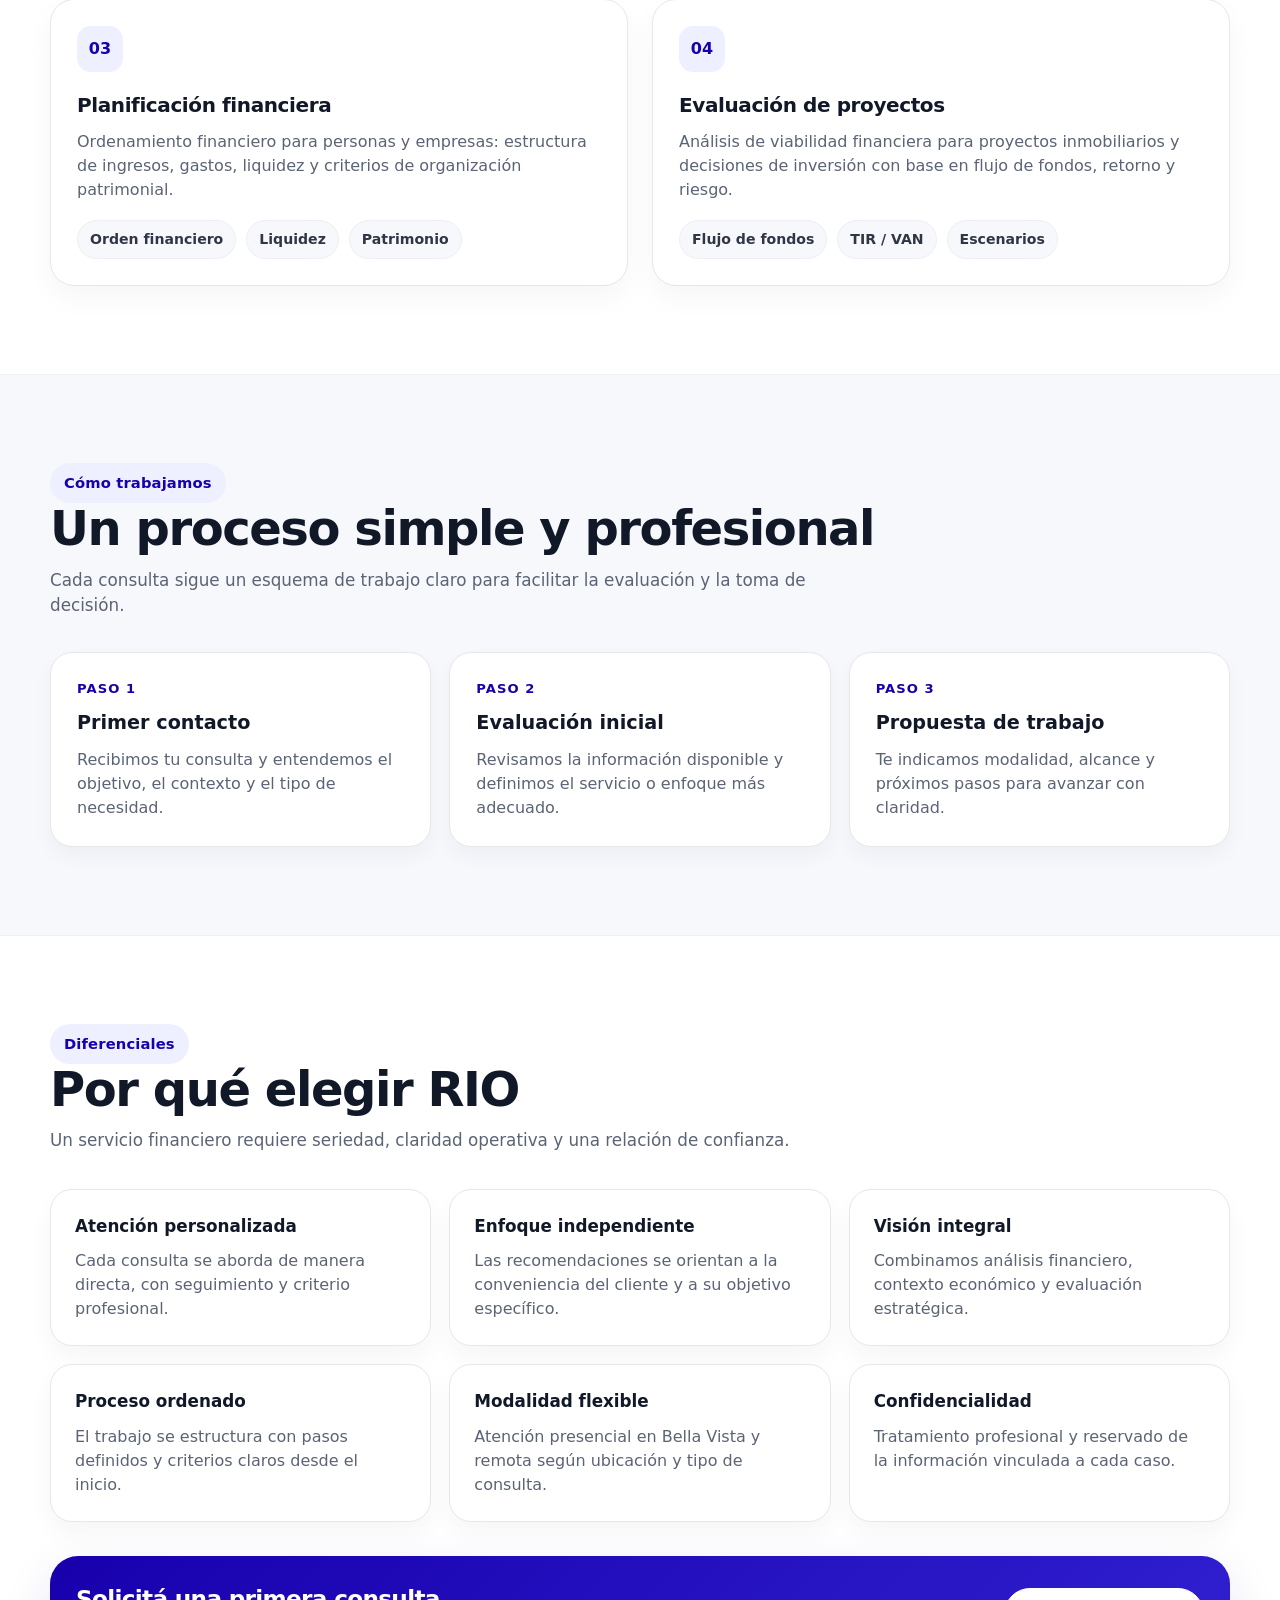
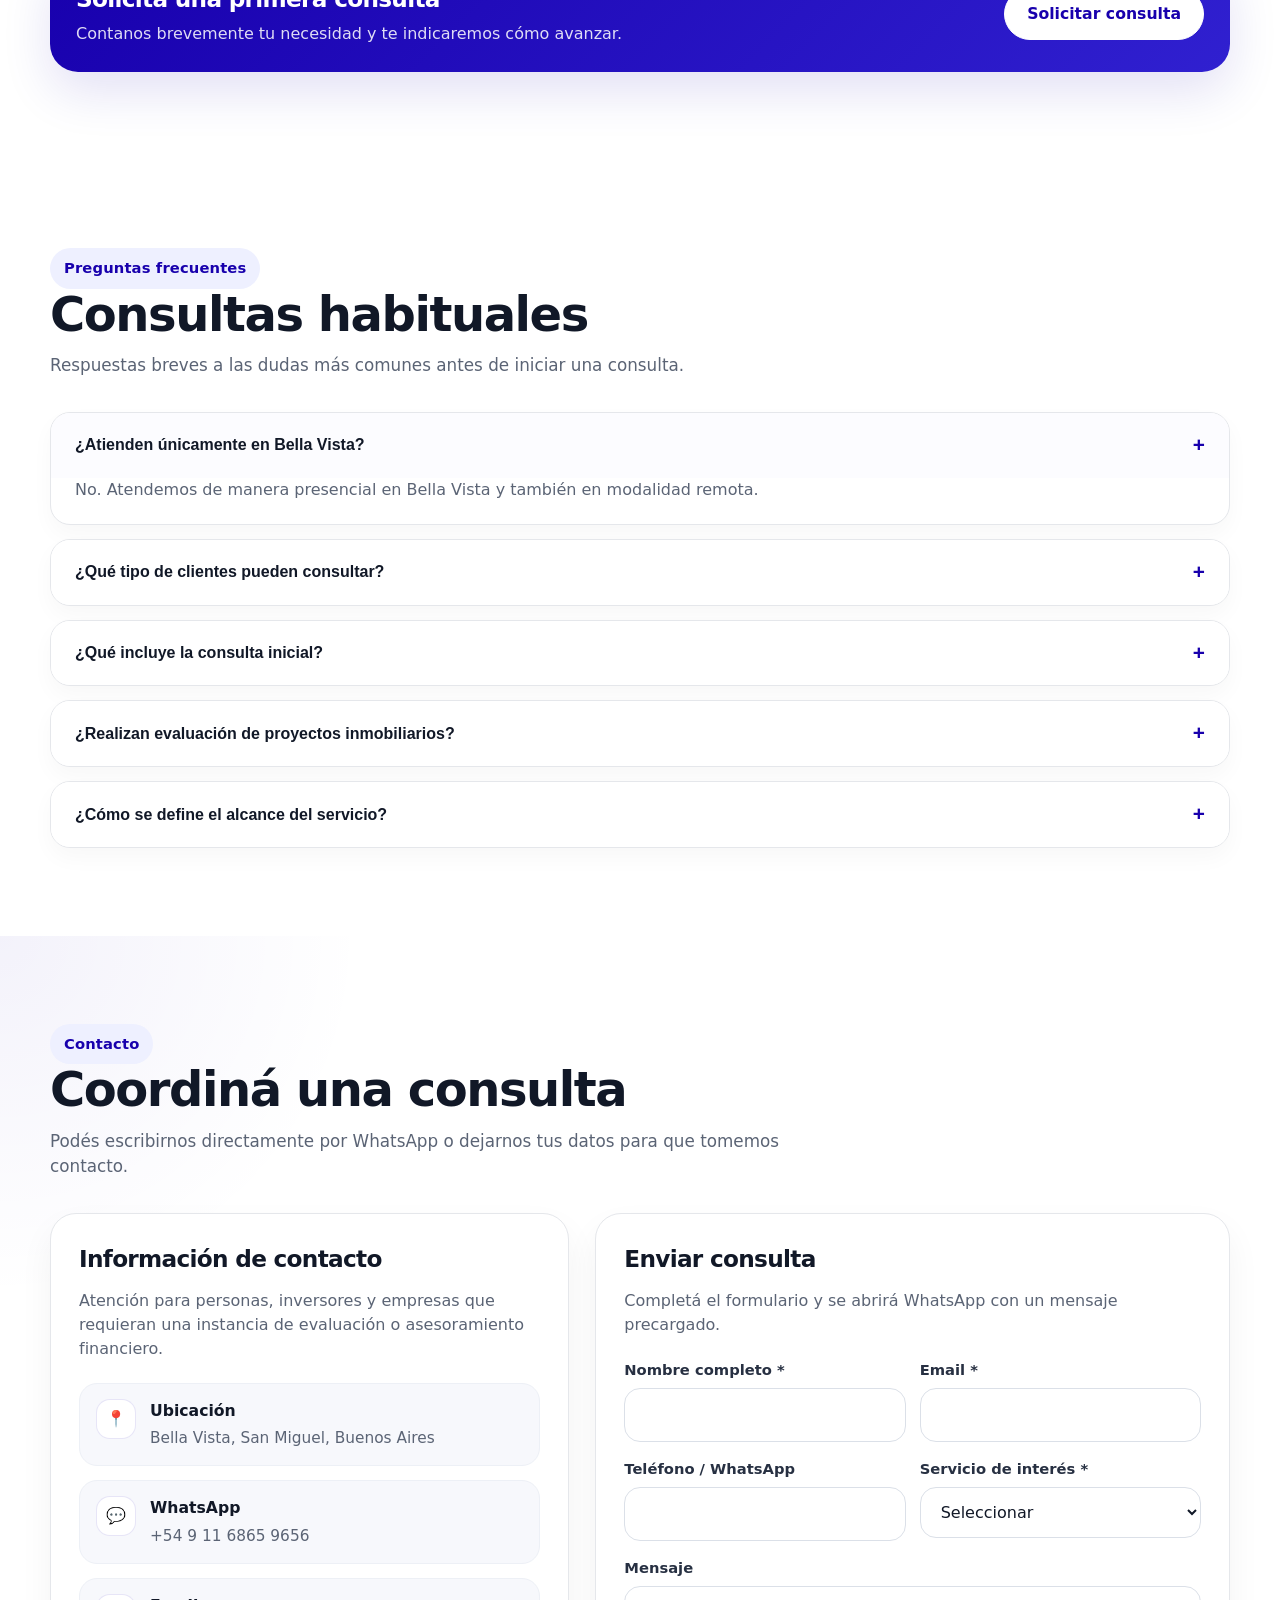
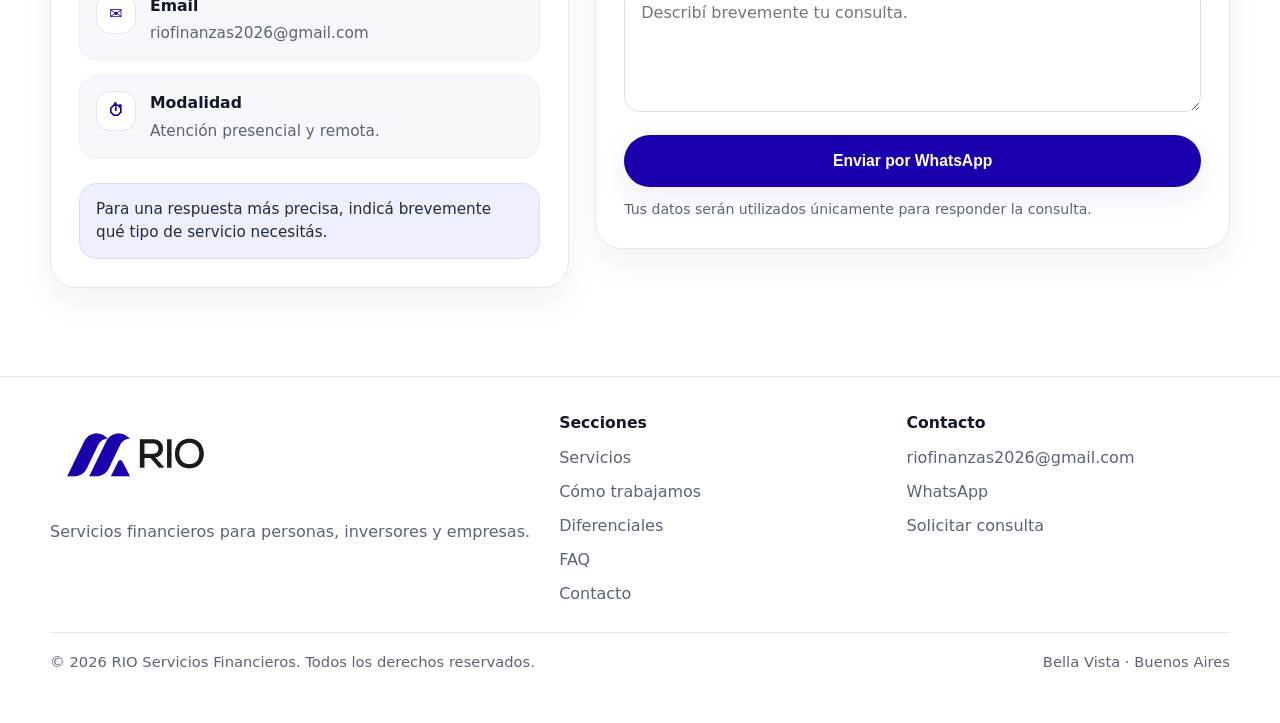
==== commit 40c1978c: "Add link to 'Perfil de inversor' in navigation" ====
--- a/index.html
+++ b/index.html
@@ -72,6 +72,7 @@
           <a href="#servicios">Servicios</a>
           <a href="#proceso">Cómo trabajamos</a>
           <a href="#diferenciales">Diferenciales</a>
+          <a href="perfil-inversor.html">Perfil de inversor</a>
           <a href="#faq">FAQ</a>
           <a href="#contacto">Contacto</a>
         </div>
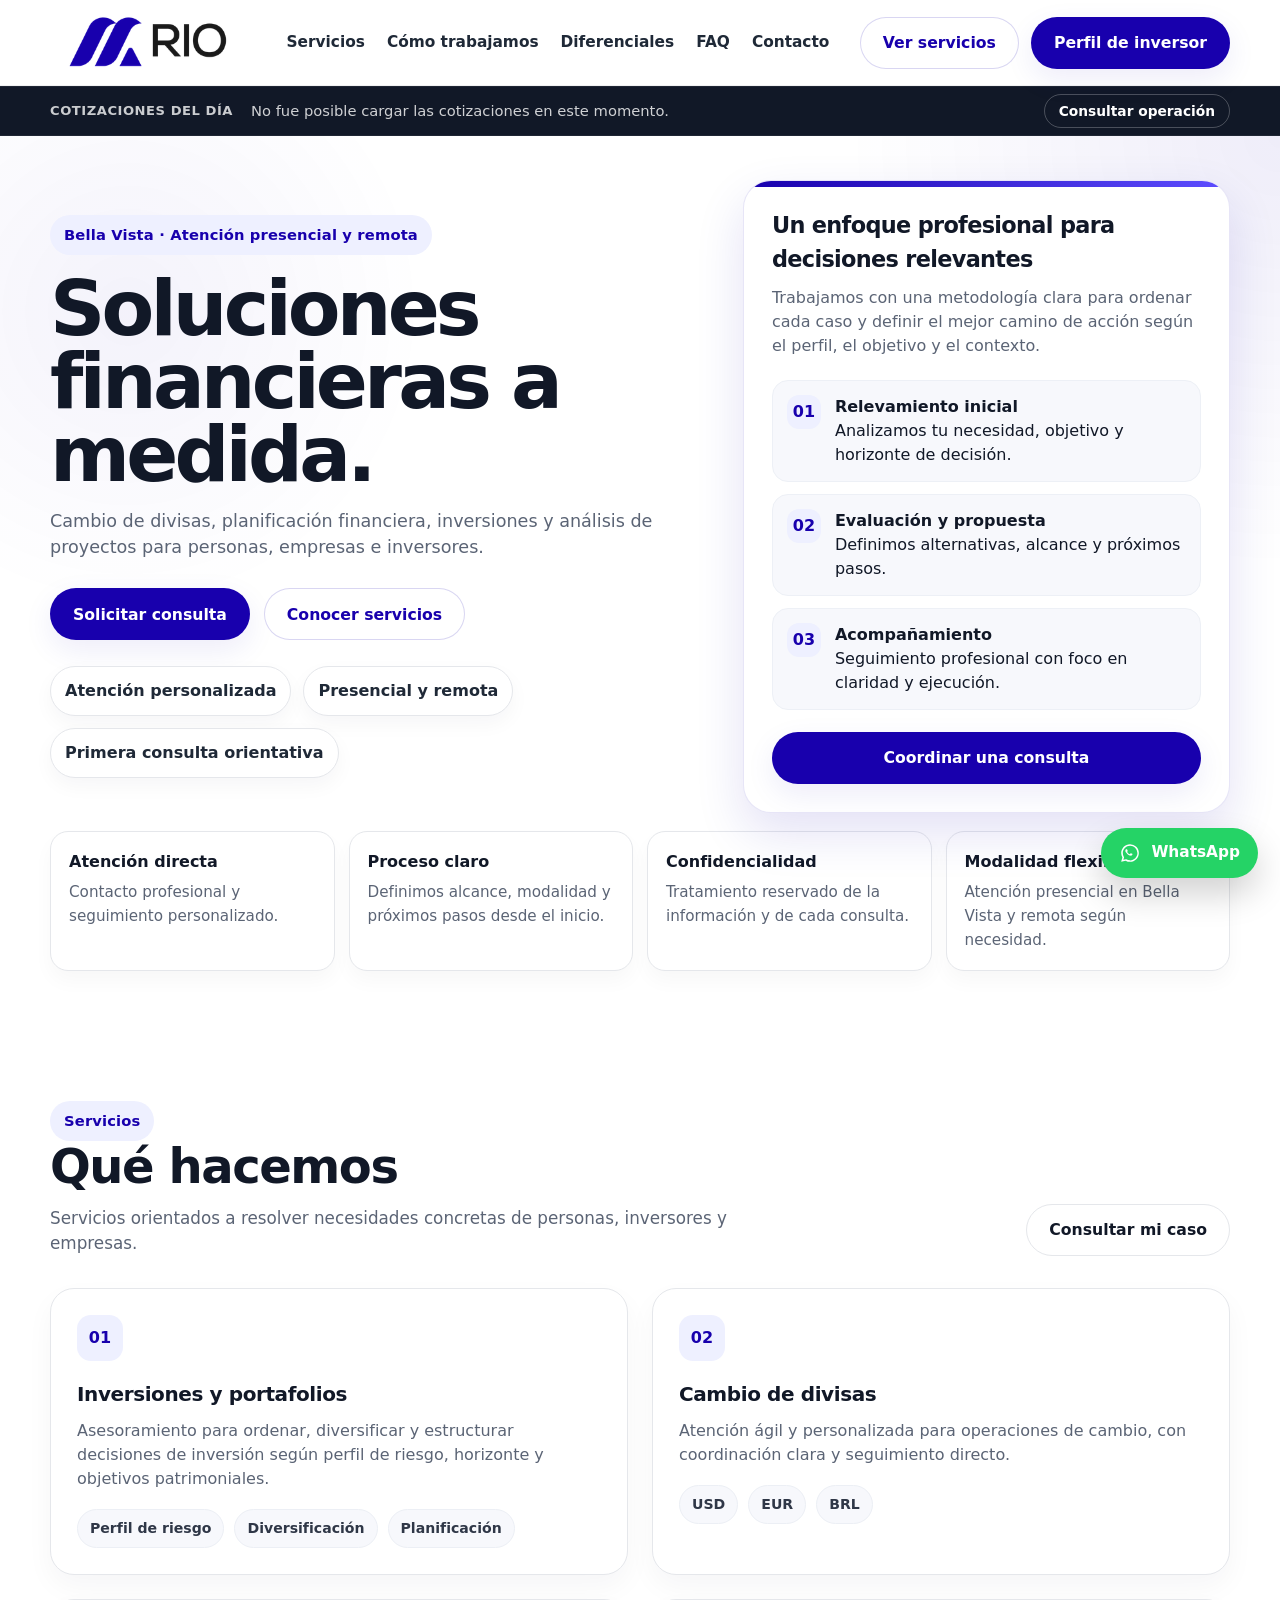
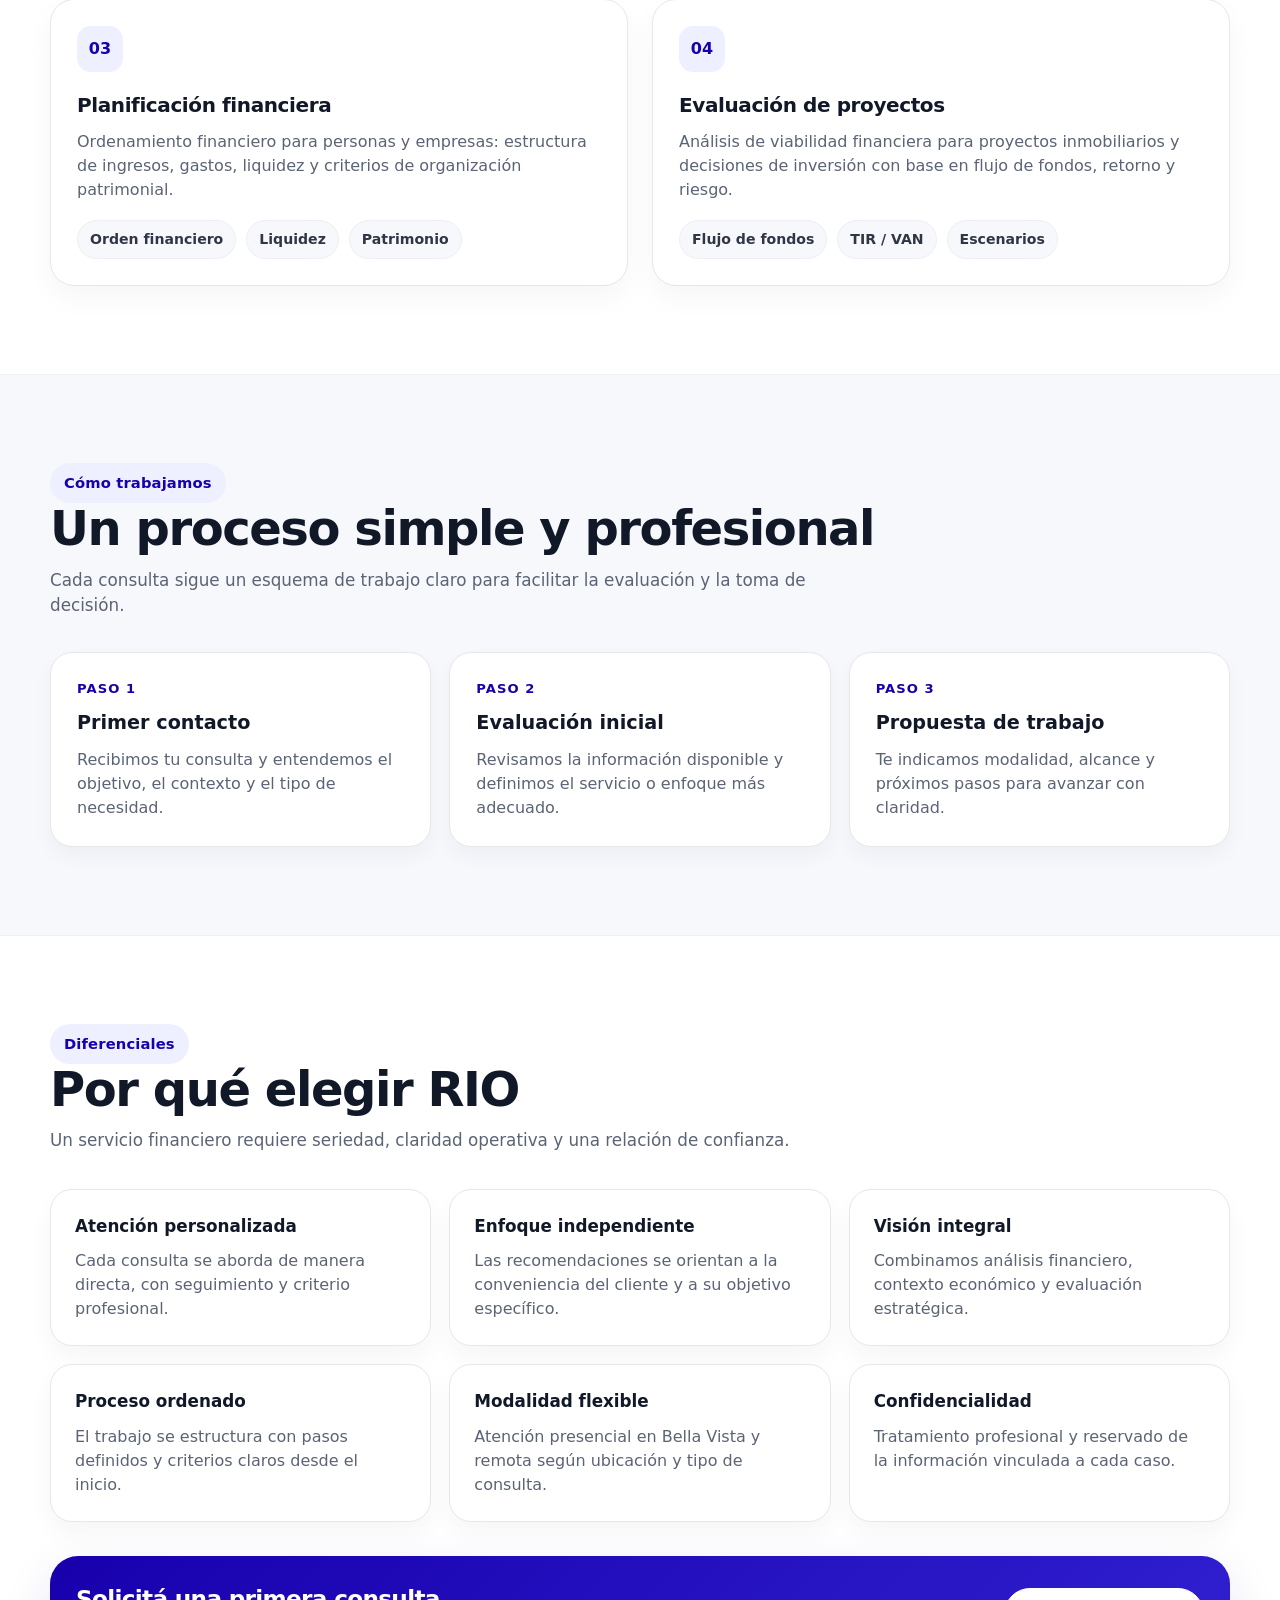
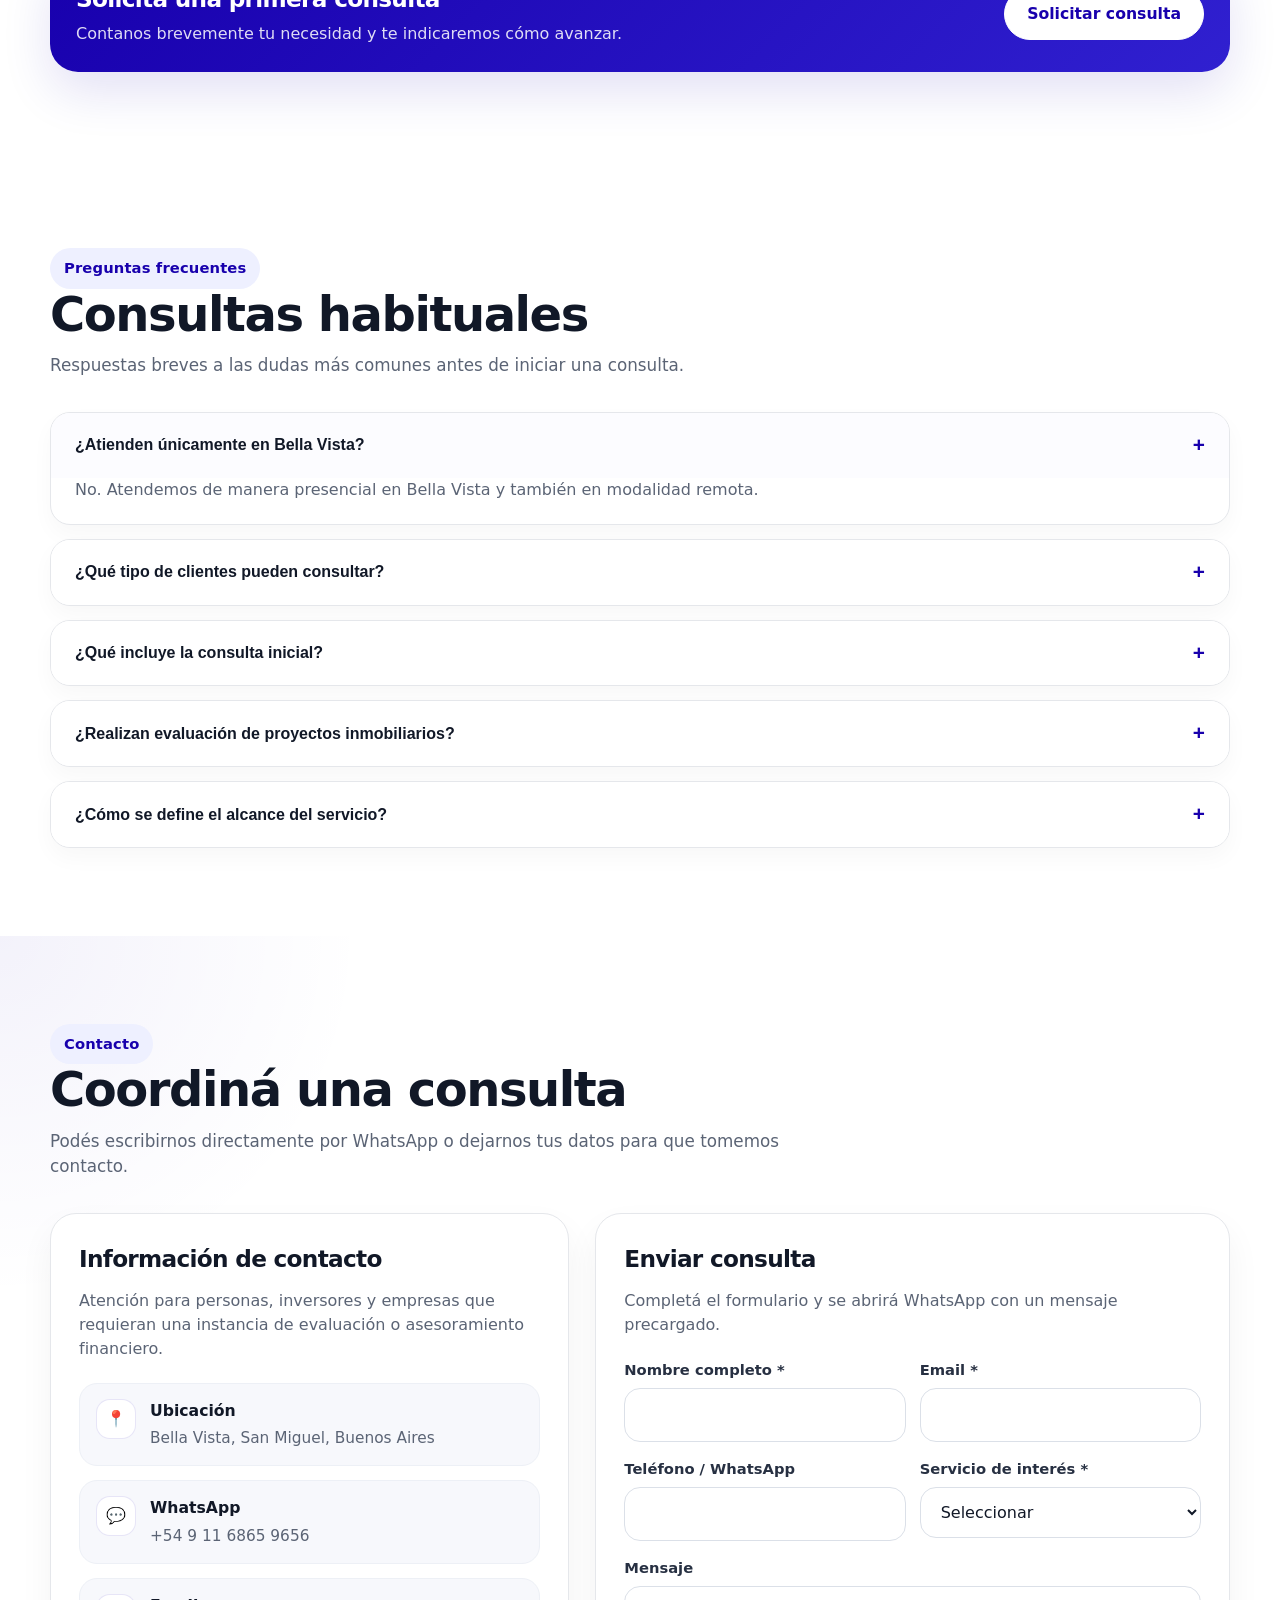
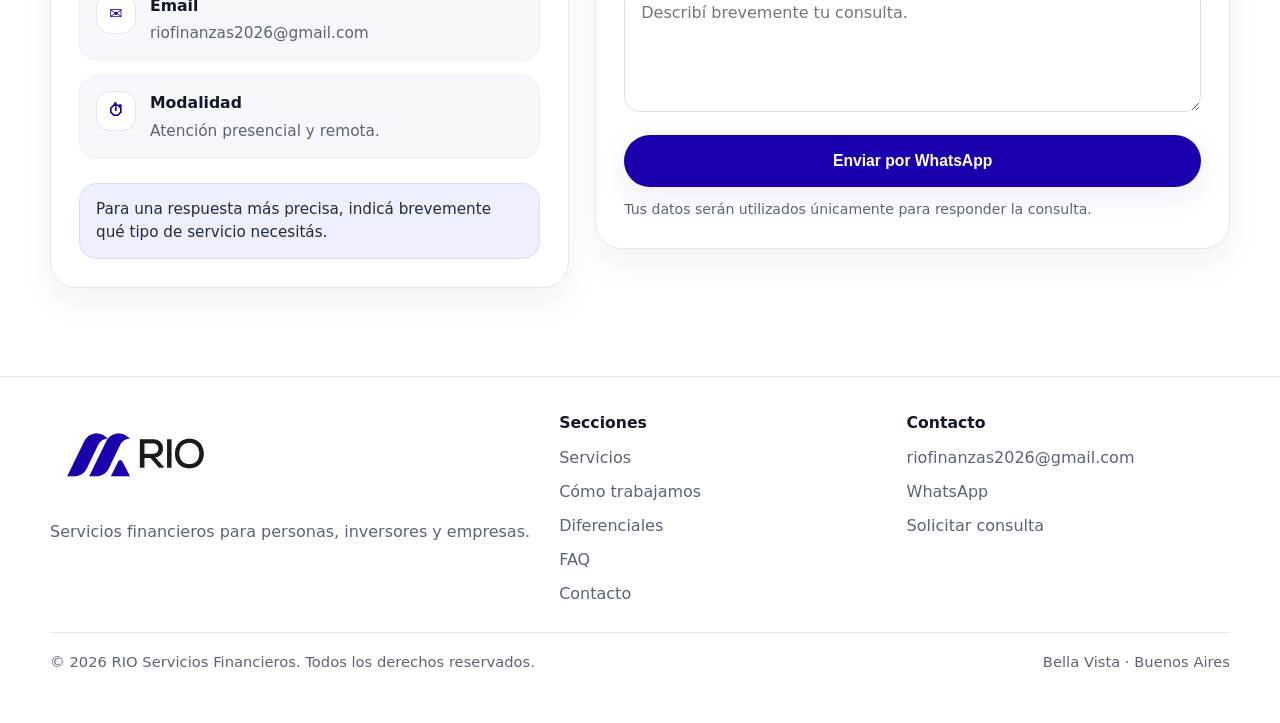
==== commit 37f20fa1: "Update index.html" ====
--- a/index.html
+++ b/index.html
@@ -3,7 +3,7 @@
 <head>
   <meta charset="UTF-8" />
   <meta name="viewport" content="width=device-width, initial-scale=1.0" />
-  <link rel="icon" href="/favicon.png">
+  <link rel="icon" type="image/png" href="/favicon.png" />
 
   <title>RIO | Servicios Financieros</title>
   <meta
@@ -24,43 +24,42 @@
   <meta property="og:type" content="website" />
   <meta property="og:url" content="https://riofinanzas.ar/" />
 
-  <link rel="stylesheet" href="/style.css" />
+  <link rel="stylesheet" href="/assets/css/style.css" />
 </head>
-
-<!-- / whatsapp floating button / -->
-<a
-  href="https://wa.me/message/Q4LZOLT235M4D1"
-  class="floating-whatsapp"
-  target="_blank"
-  rel="noopener"
-  aria-label="Escribinos por WhatsApp"
-  title="Escribinos por WhatsApp"
->
-  <svg
-    xmlns="http://www.w3.org/2000/svg"
-    viewBox="0 0 32 32"
-    aria-hidden="true"
-    class="floating-whatsapp-icon"
+<body>
+
+  <!-- / whatsapp floating button / -->
+  <a
+    href="https://wa.me/message/Q4LZOLT235M4D1"
+    class="floating-whatsapp"
+    target="_blank"
+    rel="noopener"
+    aria-label="Escribinos por WhatsApp"
+    title="Escribinos por WhatsApp"
   >
-    <path
-      fill="currentColor"
-      d="M19.11 17.27c-.26-.13-1.52-.75-1.76-.83-.23-.09-.4-.13-.57.13-.17.26-.66.83-.81 1-.15.17-.3.2-.56.07-.26-.13-1.08-.4-2.06-1.28-.76-.68-1.28-1.52-1.43-1.78-.15-.26-.02-.4.11-.53.12-.12.26-.3.39-.45.13-.15.17-.26.26-.43.09-.17.04-.32-.02-.45-.07-.13-.57-1.37-.78-1.88-.21-.5-.42-.43-.57-.44h-.49c-.17 0-.45.07-.68.32-.23.26-.89.87-.89 2.12 0 1.24.91 2.44 1.03 2.61.13.17 1.78 2.72 4.32 3.81.6.26 1.08.41 1.45.53.61.19 1.16.16 1.6.1.49-.07 1.52-.62 1.74-1.22.21-.6.21-1.12.15-1.22-.07-.1-.24-.16-.5-.29z"
-    />
-    <path
-      fill="currentColor"
-      d="M16.03 3.2c-7.08 0-12.83 5.75-12.83 12.83 0 2.27.6 4.5 1.74 6.46L3.1 28.8l6.5-1.7a12.78 12.78 0 0 0 6.43 1.75h.01c7.07 0 12.82-5.76 12.82-12.84 0-3.43-1.33-6.66-3.76-9.08A12.76 12.76 0 0 0 16.03 3.2zm0 23.49h-.01a10.6 10.6 0 0 1-5.4-1.48l-.39-.23-3.86 1.01 1.03-3.76-.25-.39a10.63 10.63 0 0 1-1.64-5.67c0-5.88 4.78-10.66 10.66-10.66 2.85 0 5.52 1.11 7.53 3.12a10.58 10.58 0 0 1 3.11 7.54c0 5.88-4.78 10.67-10.65 10.67z"
-    />
-  </svg>
-
-  <span class="floating-whatsapp-text">WhatsApp</span>
-</a>
-
-<body>
+    <svg
+      xmlns="http://www.w3.org/2000/svg"
+      viewBox="0 0 32 32"
+      aria-hidden="true"
+      class="floating-whatsapp-icon"
+    >
+      <path
+        fill="currentColor"
+        d="M19.11 17.27c-.26-.13-1.52-.75-1.76-.83-.23-.09-.4-.13-.57.13-.17.26-.66.83-.81 1-.15.17-.3.2-.56.07-.26-.13-1.08-.4-2.06-1.28-.76-.68-1.28-1.52-1.43-1.78-.15-.26-.02-.4.11-.53.12-.12.26-.3.39-.45.13-.15.17-.26.26-.43.09-.17.04-.32-.02-.45-.07-.13-.57-1.37-.78-1.88-.21-.5-.42-.43-.57-.44h-.49c-.17 0-.45.07-.68.32-.23.26-.89.87-.89 2.12 0 1.24.91 2.44 1.03 2.61.13.17 1.78 2.72 4.32 3.81.6.26 1.08.41 1.45.53.61.19 1.16.16 1.6.1.49-.07 1.52-.62 1.74-1.22.21-.6.21-1.12.15-1.22-.07-.1-.24-.16-.5-.29z"
+      />
+      <path
+        fill="currentColor"
+        d="M16.03 3.2c-7.08 0-12.83 5.75-12.83 12.83 0 2.27.6 4.5 1.74 6.46L3.1 28.8l6.5-1.7a12.78 12.78 0 0 0 6.43 1.75h.01c7.07 0 12.82-5.76 12.82-12.84 0-3.43-1.33-6.66-3.76-9.08A12.76 12.76 0 0 0 16.03 3.2zm0 23.49h-.01a10.6 10.6 0 0 1-5.4-1.48l-.39-.23-3.86 1.01 1.03-3.76-.25-.39a10.63 10.63 0 0 1-1.64-5.67c0-5.88 4.78-10.66 10.66-10.66 2.85 0 5.52 1.11 7.53 3.12a10.58 10.58 0 0 1 3.11 7.54c0 5.88-4.78 10.67-10.65 10.67z"
+      />
+    </svg>
+
+    <span class="floating-whatsapp-text">WhatsApp</span>
+  </a>
 
   <header class="topbar">
     <div class="container">
       <nav class="nav" id="nav">
-        <a href="#inicio" class="brand" aria-label="RIO Servicios Financieros">
+        <a href="/" class="brand" aria-label="RIO Servicios Financieros">
           <img
             src="/logo.png"
             alt="RIO Servicios Financieros"
@@ -72,14 +71,13 @@
           <a href="#servicios">Servicios</a>
           <a href="#proceso">Cómo trabajamos</a>
           <a href="#diferenciales">Diferenciales</a>
-          <a href="perfil-inversor.html">Perfil de inversor</a>
           <a href="#faq">FAQ</a>
           <a href="#contacto">Contacto</a>
         </div>
 
         <div class="nav-actions">
           <a class="btn btn-secondary" href="#servicios">Ver servicios</a>
-          <a class="btn btn-primary" href="#contacto">Solicitar consulta</a>
+          <a class="btn btn-primary" href="/test/">Perfil de inversor</a>
           <button class="menu-toggle" id="menuToggle" aria-label="Abrir menú">☰</button>
         </div>
       </nav>
@@ -98,13 +96,13 @@
     <div class="container">
       <div class="quotes-bar-inner">
         <div class="quotes-bar-label">Cotizaciones del día</div>
-  
+
         <div class="quotes-ticker" id="quotesTicker">
-            <div class="quotes-track">
-              <div class="quote-item quote-loading">Cargando cotizaciones...</div>
-            </div>
-          </div>
-  
+          <div class="quotes-track">
+            <div class="quote-item quote-loading">Cargando cotizaciones...</div>
+          </div>
+        </div>
+
         <a
           href="https://wa.me/message/Q4LZOLT235M4D1"
           class="quotes-bar-cta"
@@ -620,8 +618,8 @@
     </div>
   </footer>
 
-  <script src="/quotes-config.js"></script>
-  <script src="/script.js"></script>
-  
+  <script src="/assets/js/quotes-config.js"></script>
+  <script src="/assets/js/script.js"></script>
+
 </body>
 </html>
--- a/assets/css/style.css
+++ b/assets/css/style.css
@@ -0,0 +1,1069 @@
+:root {
+    --primary: #1800ad;
+    --primary-2: #2d19bf;
+    --primary-soft: #eef0ff;
+    --text: #111827;
+    --muted: #5b6475;
+    --border: #e5e7eb;
+    --bg: #ffffff;
+    --bg-soft: #f7f8fc;
+    --success: #0f9f6e;
+    --shadow: 0 10px 30px rgba(24, 0, 173, 0.08);
+    --shadow-lg: 0 20px 50px rgba(24, 0, 173, 0.12);
+    --radius: 22px;
+    --radius-sm: 14px;
+    --max: 1180px;
+  }
+  
+  * {
+    box-sizing: border-box;
+  }
+  
+  html {
+    scroll-behavior: smooth;
+  }
+  
+  body {
+    margin: 0;
+    font-family: Inter, ui-sans-serif, system-ui, -apple-system, BlinkMacSystemFont, "Segoe UI", sans-serif;
+    color: var(--text);
+    background: var(--bg);
+    line-height: 1.5;
+    -webkit-font-smoothing: antialiased;
+    text-rendering: optimizeLegibility;
+  }
+  
+  a {
+    color: inherit;
+    text-decoration: none;
+  }
+  
+  img {
+    max-width: 100%;
+    display: block;
+  }
+  
+  .container {
+    width: min(calc(100% - 32px), var(--max));
+    margin: 0 auto;
+  }
+  
+  .eyebrow {
+    display: inline-flex;
+    align-items: center;
+    gap: 10px;
+    padding: 9px 14px;
+    border-radius: 999px;
+    background: var(--primary-soft);
+    color: var(--primary);
+    font-size: 0.92rem;
+    font-weight: 700;
+    letter-spacing: 0.01em;
+  }
+  
+  .section {
+    padding: 88px 0;
+  }
+  
+  .section-title {
+    margin: 0 0 14px;
+    font-size: clamp(2rem, 4vw, 3rem);
+    line-height: 1.05;
+    letter-spacing: -0.03em;
+  }
+  
+  .section-subtitle {
+    margin: 0;
+    max-width: 760px;
+    font-size: 1.05rem;
+    color: var(--muted);
+  }
+  
+  .grid {
+    display: grid;
+    gap: 24px;
+  }
+  
+  .btn-row {
+    display: flex;
+    flex-wrap: wrap;
+    gap: 14px;
+  }
+  
+  .btn {
+    display: inline-flex;
+    align-items: center;
+    justify-content: center;
+    gap: 10px;
+    min-height: 52px;
+    padding: 0 22px;
+    border-radius: 999px;
+    border: 1px solid transparent;
+    font-weight: 700;
+    transition: 0.25s ease;
+    cursor: pointer;
+    font-size: 0.98rem;
+  }
+  
+  .btn-primary {
+    background: var(--primary);
+    color: #fff;
+    box-shadow: var(--shadow);
+  }
+  
+  .btn-primary:hover {
+    background: var(--primary-2);
+    transform: translateY(-1px);
+  }
+  
+  .btn-secondary {
+    background: #fff;
+    color: var(--primary);
+    border-color: rgba(24, 0, 173, 0.16);
+  }
+  
+  .btn-secondary:hover {
+    background: var(--primary-soft);
+    transform: translateY(-1px);
+  }
+  
+  .btn-ghost {
+    background: transparent;
+    color: var(--text);
+    border-color: var(--border);
+  }
+  
+  .btn-ghost:hover {
+    border-color: rgba(24, 0, 173, 0.2);
+    color: var(--primary);
+  }
+  
+  .topbar {
+    position: sticky;
+    top: 0;
+    z-index: 40;
+    background: rgba(255, 255, 255, 0.92);
+    border-bottom: 1px solid rgba(17, 24, 39, 0.06);
+    backdrop-filter: blur(12px);
+  }
+  
+  .nav {
+    min-height: 78px;
+    display: flex;
+    align-items: center;
+    justify-content: space-between;
+    gap: 24px;
+  }
+  
+  .brand {
+    display: inline-flex;
+    align-items: center;
+    justify-content: flex-start;
+    line-height: 1;
+  }
+  
+  .brand-logo {
+    display: block;
+    width: auto;
+    height: 85px;
+    max-width: 100%;
+    object-fit: contain;
+  }
+  
+  .footer-logo {
+    height: 90px;
+    width: auto;
+    max-width: 180px;
+    object-fit: contain;
+  }
+  
+  .brand-mark {
+    width: 42px;
+    height: 42px;
+    border-radius: 14px;
+    background: var(--primary);
+    color: white;
+    display: grid;
+    place-items: center;
+    font-size: 1rem;
+    box-shadow: var(--shadow);
+  }
+  
+  .brand-text small {
+    display: block;
+    color: var(--muted);
+    font-size: 0.78rem;
+    font-weight: 600;
+    letter-spacing: 0.02em;
+    margin-top: 1px;
+  }
+  
+  .nav-links {
+    display: flex;
+    align-items: center;
+    gap: 22px;
+    color: #1f2937;
+    font-weight: 600;
+    font-size: 0.96rem;
+  }
+  
+  .nav-links a:hover {
+    color: var(--primary);
+  }
+  
+  .nav-actions {
+    display: flex;
+    align-items: center;
+    gap: 12px;
+  }
+  
+  .menu-toggle {
+    display: none;
+    background: white;
+    border: 1px solid var(--border);
+    border-radius: 12px;
+    width: 46px;
+    height: 46px;
+    cursor: pointer;
+  }
+  
+  .hero {
+    padding: 44px 0 42px;
+    background:
+      radial-gradient(circle at top right, rgba(24, 0, 173, 0.07), transparent 28%),
+      radial-gradient(circle at 10% 20%, rgba(24, 0, 173, 0.05), transparent 22%),
+      #fff;
+  }
+  
+  .hero-grid {
+    display: grid;
+    grid-template-columns: 1.15fr 0.85fr;
+    gap: 34px;
+    align-items: center;
+  }
+  
+  .hero-copy h1 {
+    margin: 18px 0 16px;
+    font-size: clamp(2.8rem, 6vw, 5.2rem);
+    line-height: 0.95;
+    letter-spacing: -0.05em;
+    max-width: 760px;
+  }
+  
+  .hero-copy p {
+    margin: 0 0 28px;
+    font-size: 1.1rem;
+    max-width: 720px;
+    color: var(--muted);
+  }
+  
+  .hero-proof {
+    display: flex;
+    flex-wrap: wrap;
+    gap: 12px;
+    margin: 26px 0 0;
+  }
+  
+  .proof-chip {
+    display: inline-flex;
+    align-items: center;
+    gap: 10px;
+    padding: 12px 14px;
+    border-radius: 999px;
+    background: #fff;
+    border: 1px solid var(--border);
+    color: #1f2937;
+    font-weight: 600;
+    box-shadow: 0 8px 20px rgba(17, 24, 39, 0.04);
+  }
+  
+  .hero-card {
+    background: #fff;
+    border: 1px solid rgba(24, 0, 173, 0.1);
+    border-radius: 28px;
+    padding: 28px;
+    box-shadow: var(--shadow-lg);
+    position: relative;
+    overflow: hidden;
+  }
+  
+  .hero-card::before {
+    content: "";
+    position: absolute;
+    inset: 0 0 auto 0;
+    height: 6px;
+    background: linear-gradient(90deg, var(--primary), #5d4dff);
+  }
+  
+  .hero-card h3 {
+    margin: 0 0 10px;
+    font-size: 1.4rem;
+    letter-spacing: -0.03em;
+  }
+  
+  .hero-card p {
+    margin: 0 0 22px;
+    color: var(--muted);
+  }
+  
+  .hero-list {
+    display: grid;
+    gap: 12px;
+    margin: 0 0 22px;
+  }
+  
+  .hero-list-item {
+    display: flex;
+    gap: 14px;
+    align-items: flex-start;
+    padding: 14px;
+    border-radius: 16px;
+    background: var(--bg-soft);
+    border: 1px solid #edf0f6;
+  }
+  
+  .hero-list-icon {
+    width: 34px;
+    height: 34px;
+    border-radius: 12px;
+    background: var(--primary-soft);
+    color: var(--primary);
+    display: grid;
+    place-items: center;
+    font-weight: 800;
+    flex: 0 0 34px;
+  }
+  
+  .trust-strip {
+    padding: 18px 0 0;
+  }
+  
+  .trust-grid {
+    display: grid;
+    grid-template-columns: repeat(4, 1fr);
+    gap: 14px;
+  }
+  
+  .trust-box {
+    border: 1px solid var(--border);
+    background: #fff;
+    border-radius: 18px;
+    padding: 18px;
+    box-shadow: 0 10px 20px rgba(17, 24, 39, 0.03);
+  }
+  
+  .trust-box strong {
+    display: block;
+    margin-bottom: 6px;
+    font-size: 1rem;
+  }
+  
+  .trust-box span {
+    color: var(--muted);
+    font-size: 0.95rem;
+  }
+  
+  .cards-3 {
+    grid-template-columns: repeat(3, 1fr);
+  }
+  
+  .cards-2 {
+    grid-template-columns: repeat(2, 1fr);
+  }
+  
+  .card {
+    background: #fff;
+    border: 1px solid var(--border);
+    border-radius: 24px;
+    padding: 26px;
+    box-shadow: 0 12px 28px rgba(17, 24, 39, 0.04);
+    transition: 0.25s ease;
+  }
+  
+  .card:hover {
+    transform: translateY(-2px);
+    box-shadow: 0 18px 36px rgba(17, 24, 39, 0.06);
+  }
+  
+  .card-number {
+    width: 46px;
+    height: 46px;
+    display: grid;
+    place-items: center;
+    border-radius: 14px;
+    background: var(--primary-soft);
+    color: var(--primary);
+    font-weight: 900;
+    margin-bottom: 18px;
+  }
+  
+  .card h3 {
+    margin: 0 0 10px;
+    font-size: 1.25rem;
+    letter-spacing: -0.02em;
+  }
+  
+  .card p {
+    margin: 0 0 18px;
+    color: var(--muted);
+  }
+  
+  .tag-row {
+    display: flex;
+    flex-wrap: wrap;
+    gap: 10px;
+  }
+  
+  .tag {
+    padding: 8px 12px;
+    background: var(--bg-soft);
+    color: #2f3747;
+    border: 1px solid #eceff5;
+    border-radius: 999px;
+    font-size: 0.88rem;
+    font-weight: 600;
+  }
+  
+  .split-head {
+    display: grid;
+    grid-template-columns: 1fr auto;
+    gap: 18px;
+    align-items: end;
+    margin-bottom: 32px;
+  }
+  
+  .why-grid {
+    display: grid;
+    grid-template-columns: repeat(3, 1fr);
+    gap: 18px;
+    margin-top: 36px;
+  }
+  
+  .why-item {
+    padding: 24px;
+    border: 1px solid var(--border);
+    border-radius: 22px;
+    background: #fff;
+    box-shadow: 0 12px 24px rgba(17, 24, 39, 0.04);
+  }
+  
+  .why-item strong {
+    display: block;
+    margin-bottom: 10px;
+    font-size: 1.05rem;
+  }
+  
+  .why-item p {
+    margin: 0;
+    color: var(--muted);
+  }
+  
+  .process {
+    background: var(--bg-soft);
+    border-top: 1px solid #eef1f6;
+    border-bottom: 1px solid #eef1f6;
+  }
+  
+  .process-grid {
+    display: grid;
+    grid-template-columns: repeat(3, 1fr);
+    gap: 18px;
+    margin-top: 34px;
+  }
+  
+  .process-card {
+    background: #fff;
+    border: 1px solid var(--border);
+    border-radius: 22px;
+    padding: 26px;
+    box-shadow: 0 10px 20px rgba(17, 24, 39, 0.04);
+  }
+  
+  .process-step {
+    font-size: 0.82rem;
+    color: var(--primary);
+    font-weight: 800;
+    letter-spacing: 0.08em;
+    text-transform: uppercase;
+    margin-bottom: 10px;
+  }
+  
+  .process-card h3 {
+    margin: 0 0 10px;
+    font-size: 1.2rem;
+  }
+  
+  .process-card p {
+    margin: 0;
+    color: var(--muted);
+  }
+  
+  .faq-wrap {
+    display: grid;
+    gap: 14px;
+    margin-top: 34px;
+  }
+  
+  .faq-item {
+    border: 1px solid var(--border);
+    border-radius: 20px;
+    overflow: hidden;
+    background: #fff;
+    box-shadow: 0 10px 22px rgba(17, 24, 39, 0.03);
+  }
+  
+  .faq-question {
+    width: 100%;
+    border: 0;
+    background: #fff;
+    text-align: left;
+    padding: 22px 24px;
+    font-size: 1rem;
+    font-weight: 700;
+    color: var(--text);
+    display: flex;
+    align-items: center;
+    justify-content: space-between;
+    cursor: pointer;
+  }
+  
+  .faq-question span:last-child {
+    color: var(--primary);
+    font-size: 1.3rem;
+    line-height: 1;
+    margin-left: 16px;
+  }
+  
+  .faq-answer {
+    max-height: 0;
+    overflow: hidden;
+    transition: max-height 0.25s ease;
+    padding: 0 24px;
+  }
+  
+  .faq-answer p {
+    margin: 0 0 22px;
+    color: var(--muted);
+  }
+  
+  .faq-item.active .faq-answer {
+    max-height: 260px;
+  }
+  
+  .faq-item.active .faq-question {
+    background: #fcfcff;
+  }
+  
+  .contact {
+    background:
+      radial-gradient(circle at top left, rgba(24, 0, 173, 0.05), transparent 22%),
+      #fff;
+  }
+  
+  .contact-grid {
+    display: grid;
+    grid-template-columns: 0.9fr 1.1fr;
+    gap: 26px;
+    align-items: start;
+    margin-top: 34px;
+  }
+  
+  .contact-panel,
+  .form-panel {
+    border: 1px solid var(--border);
+    border-radius: 26px;
+    padding: 28px;
+    background: #fff;
+    box-shadow: 0 16px 34px rgba(17, 24, 39, 0.05);
+  }
+  
+  .contact-panel h3,
+  .form-panel h3 {
+    margin: 0 0 12px;
+    font-size: 1.45rem;
+    letter-spacing: -0.03em;
+  }
+  
+  .contact-panel > p,
+  .form-panel > p {
+    margin: 0 0 22px;
+    color: var(--muted);
+  }
+  
+  .contact-list {
+    display: grid;
+    gap: 14px;
+    margin-bottom: 24px;
+  }
+  
+  .contact-item {
+    display: flex;
+    gap: 14px;
+    align-items: flex-start;
+    padding: 15px 16px;
+    border: 1px solid #edf0f6;
+    border-radius: 18px;
+    background: var(--bg-soft);
+  }
+  
+  .contact-icon {
+    width: 40px;
+    height: 40px;
+    border-radius: 14px;
+    background: #fff;
+    color: var(--primary);
+    display: grid;
+    place-items: center;
+    font-weight: 800;
+    border: 1px solid rgba(24, 0, 173, 0.1);
+    flex: 0 0 40px;
+  }
+  
+  .contact-item strong {
+    display: block;
+    margin-bottom: 4px;
+    font-size: 0.98rem;
+  }
+  
+  .contact-item span,
+  .contact-item a {
+    color: var(--muted);
+    font-size: 0.96rem;
+  }
+  
+  .mini-note {
+    padding: 14px 16px;
+    border-radius: 18px;
+    background: var(--primary-soft);
+    color: #1f2a44;
+    font-size: 0.95rem;
+    border: 1px solid rgba(24, 0, 173, 0.08);
+  }
+  
+  form {
+    display: grid;
+    gap: 16px;
+  }
+  
+  .field-row {
+    display: grid;
+    grid-template-columns: repeat(2, 1fr);
+    gap: 14px;
+  }
+  
+  label {
+    display: block;
+    margin-bottom: 7px;
+    font-size: 0.92rem;
+    font-weight: 700;
+    color: #273042;
+  }
+  
+  input,
+  select,
+  textarea {
+    width: 100%;
+    border: 1px solid #dbe0e8;
+    border-radius: 16px;
+    padding: 14px 16px;
+    font: inherit;
+    color: var(--text);
+    background: #fff;
+    outline: none;
+    transition: 0.2s ease;
+  }
+  
+  input:focus,
+  select:focus,
+  textarea:focus {
+    border-color: rgba(24, 0, 173, 0.4);
+    box-shadow: 0 0 0 4px rgba(24, 0, 173, 0.08);
+  }
+  
+  textarea {
+    min-height: 126px;
+    resize: vertical;
+  }
+  
+  .form-legal {
+    font-size: 0.88rem;
+    color: var(--muted);
+    margin-top: -4px;
+  }
+  
+  .success-box {
+    display: none;
+    margin-top: 18px;
+    padding: 14px 16px;
+    border-radius: 16px;
+    background: #ecfdf5;
+    border: 1px solid #b7ebd1;
+    color: #065f46;
+    font-weight: 600;
+  }
+  
+  .cta-banner {
+    margin-top: 34px;
+    padding: 26px;
+    border-radius: 28px;
+    background: linear-gradient(135deg, var(--primary), #3020d0);
+    color: white;
+    box-shadow: var(--shadow-lg);
+    display: grid;
+    grid-template-columns: 1fr auto;
+    gap: 18px;
+    align-items: center;
+  }
+  
+  .cta-banner h3 {
+    margin: 0 0 6px;
+    font-size: 1.45rem;
+    letter-spacing: -0.03em;
+  }
+  
+  .cta-banner p {
+    margin: 0;
+    color: rgba(255, 255, 255, 0.86);
+  }
+  
+  .cta-banner .btn-secondary {
+    background: #fff;
+    border-color: #fff;
+  }
+  
+  footer {
+    padding: 34px 0 50px;
+    border-top: 1px solid var(--border);
+    background: #fff;
+  }
+  
+  .footer-grid {
+    display: grid;
+    grid-template-columns: 1.2fr 0.8fr 0.8fr;
+    gap: 24px;
+    align-items: start;
+  }
+  
+  .footer-brand p {
+    margin: 12px 0 0;
+    color: var(--muted);
+    max-width: 520px;
+  }
+  
+  .footer-col h4 {
+    margin: 0 0 12px;
+    font-size: 0.98rem;
+  }
+  
+  .footer-links {
+    display: grid;
+    gap: 10px;
+  }
+  
+  .footer-links a {
+    color: var(--muted);
+    font-weight: 500;
+  }
+  
+  .footer-links a:hover {
+    color: var(--primary);
+  }
+  
+  .copyright {
+    margin-top: 26px;
+    padding-top: 18px;
+    border-top: 1px solid var(--border);
+    display: flex;
+    justify-content: space-between;
+    gap: 14px;
+    flex-wrap: wrap;
+    color: var(--muted);
+    font-size: 0.92rem;
+  }
+  
+  .reveal {
+    opacity: 0;
+    transform: translateY(10px);
+    transition: 0.5s ease;
+  }
+  
+  .reveal.visible {
+    opacity: 1;
+    transform: none;
+  }
+
+  .floating-whatsapp {
+    position: fixed;
+    right: 22px;
+    bottom: 22px;
+    z-index: 60;
+    display: inline-flex;
+    align-items: center;
+    gap: 10px;
+    padding: 14px 18px;
+    border-radius: 999px;
+    background: #25d366;
+    color: #ffffff;
+    box-shadow: 0 16px 34px rgba(0, 0, 0, 0.18);
+    font-weight: 700;
+    font-size: 0.96rem;
+    transition: transform 0.2s ease, box-shadow 0.2s ease, opacity 0.2s ease;
+  }
+  
+  .floating-whatsapp:hover {
+    transform: translateY(-2px);
+    box-shadow: 0 20px 40px rgba(0, 0, 0, 0.22);
+  }
+  
+  .floating-whatsapp-icon {
+    width: 22px;
+    height: 22px;
+    flex: 0 0 22px;
+  }
+  
+  .floating-whatsapp-text {
+    line-height: 1;
+  }
+
+  .mobile-menu {
+    display: none;
+  }
+
+  .quotes-bar {
+    position: sticky;
+    top: 78px; /* mismo alto aproximado del header */
+    z-index: 35;
+    background: #111827;
+    color: #ffffff;
+    border-top: 1px solid rgba(255, 255, 255, 0.06);
+    border-bottom: 1px solid rgba(255, 255, 255, 0.06);
+  }
+  
+  .quotes-bar-inner {
+    min-height: 48px;
+    display: grid;
+    grid-template-columns: auto 1fr auto;
+    align-items: center;
+    gap: 18px;
+  }
+  
+  .quotes-bar-label {
+    font-size: 0.82rem;
+    font-weight: 700;
+    letter-spacing: 0.04em;
+    text-transform: uppercase;
+    color: rgba(255, 255, 255, 0.78);
+    white-space: nowrap;
+  }
+  
+  .quotes-ticker {
+    position: relative;
+    overflow: hidden;
+    white-space: nowrap;
+    min-width: 0;
+  }
+  
+  .quotes-track {
+    display: inline-flex;
+    align-items: center;
+    gap: 18px;
+    width: max-content;
+    animation: quotesScroll 28s linear infinite;
+  }
+  
+  .quotes-ticker:hover .quotes-track {
+    animation-play-state: paused;
+  }
+  
+  .quote-item {
+    display: inline-flex;
+    align-items: center;
+    gap: 8px;
+    white-space: nowrap;
+    font-size: 0.92rem;
+    line-height: 1;
+    flex: 0 0 auto;
+  }
+  
+  @keyframes quotesScroll {
+    0% {
+      transform: translateX(0);
+    }
+    100% {
+      transform: translateX(-50%);
+    }
+  }
+  
+  .quote-name {
+    font-weight: 700;
+    color: #ffffff;
+  }
+  
+  .quote-value {
+    color: rgba(255, 255, 255, 0.88);
+    font-weight: 500;
+  }
+  
+  .quote-separator {
+    color: rgba(255, 255, 255, 0.22);
+  }
+  
+  .quote-loading,
+  .quote-error {
+    color: rgba(255, 255, 255, 0.8);
+  }
+  
+  .quotes-bar-cta {
+    display: inline-flex;
+    align-items: center;
+    justify-content: center;
+    min-height: 34px;
+    padding: 0 14px;
+    border-radius: 999px;
+    border: 1px solid rgba(255, 255, 255, 0.24);
+    color: #ffffff;
+    font-size: 0.86rem;
+    font-weight: 700;
+    white-space: nowrap;
+    transition: 0.2s ease;
+  }
+  
+  .quotes-bar-cta:hover {
+    background: rgba(255, 255, 255, 0.08);
+  }
+  
+  @media (max-width: 820px) {
+    .quotes-bar {
+        top: 72px;
+      }
+    
+      .quotes-bar-inner {
+        grid-template-columns: 1fr;
+        gap: 8px;
+        padding: 10px 0;
+      }
+    
+      .quotes-bar-label {
+        font-size: 0.76rem;
+      }
+    
+      .quotes-bar-cta {
+        display: none;
+      }
+    
+      .quote-item {
+        font-size: 0.88rem;
+      }
+    
+      .quotes-track {
+        animation-duration: 22s;
+      }
+  }
+  
+  @media (max-width: 1024px) {
+    .hero-grid,
+    .contact-grid,
+    .footer-grid,
+    .cards-3,
+    .cards-2,
+    .why-grid,
+    .process-grid,
+    .trust-grid {
+      grid-template-columns: 1fr 1fr;
+    }
+  
+    .hero-copy h1 {
+      max-width: 100%;
+    }
+  }
+  
+  @media (max-width: 820px) {
+    .nav-links,
+    .nav-actions .btn-secondary {
+      display: none;
+    }
+  
+    .menu-toggle {
+      display: inline-grid;
+      place-items: center;
+    }
+  
+    .nav.open .mobile-menu {
+      display: grid;
+    }
+  
+    .mobile-menu {
+      display: none;
+      gap: 12px;
+      padding: 14px 0 20px;
+      border-top: 1px solid var(--border);
+    }
+  
+    .mobile-menu a {
+      color: #1f2937;
+      font-weight: 600;
+    }
+  
+    .hero-grid,
+    .contact-grid,
+    .footer-grid,
+    .cards-3,
+    .cards-2,
+    .why-grid,
+    .process-grid,
+    .trust-grid,
+    .field-row,
+    .split-head,
+    .cta-banner {
+      grid-template-columns: 1fr;
+    }
+  
+    .section {
+      padding: 72px 0;
+    }
+  
+    .hero {
+      padding-top: 28px;
+    }
+  
+    .hero-card,
+    .contact-panel,
+    .form-panel,
+    .card,
+    .why-item,
+    .process-card {
+      padding: 22px;
+    }
+  
+    .btn-row {
+      flex-direction: column;
+      align-items: stretch;
+    }
+  
+    .btn {
+      width: 100%;
+    }
+  
+    .copyright {
+      flex-direction: column;
+    }
+  
+    .brand-logo {
+      height: 36px;
+    }
+  
+    .footer-logo {
+      height: 34px;
+      max-width: 160px;
+    }
+
+    .floating-whatsapp {
+        right: 16px;
+        bottom: 16px;
+        padding: 14px;
+      }
+      
+      .floating-whatsapp-text {
+        display: none;
+      }
+  }
